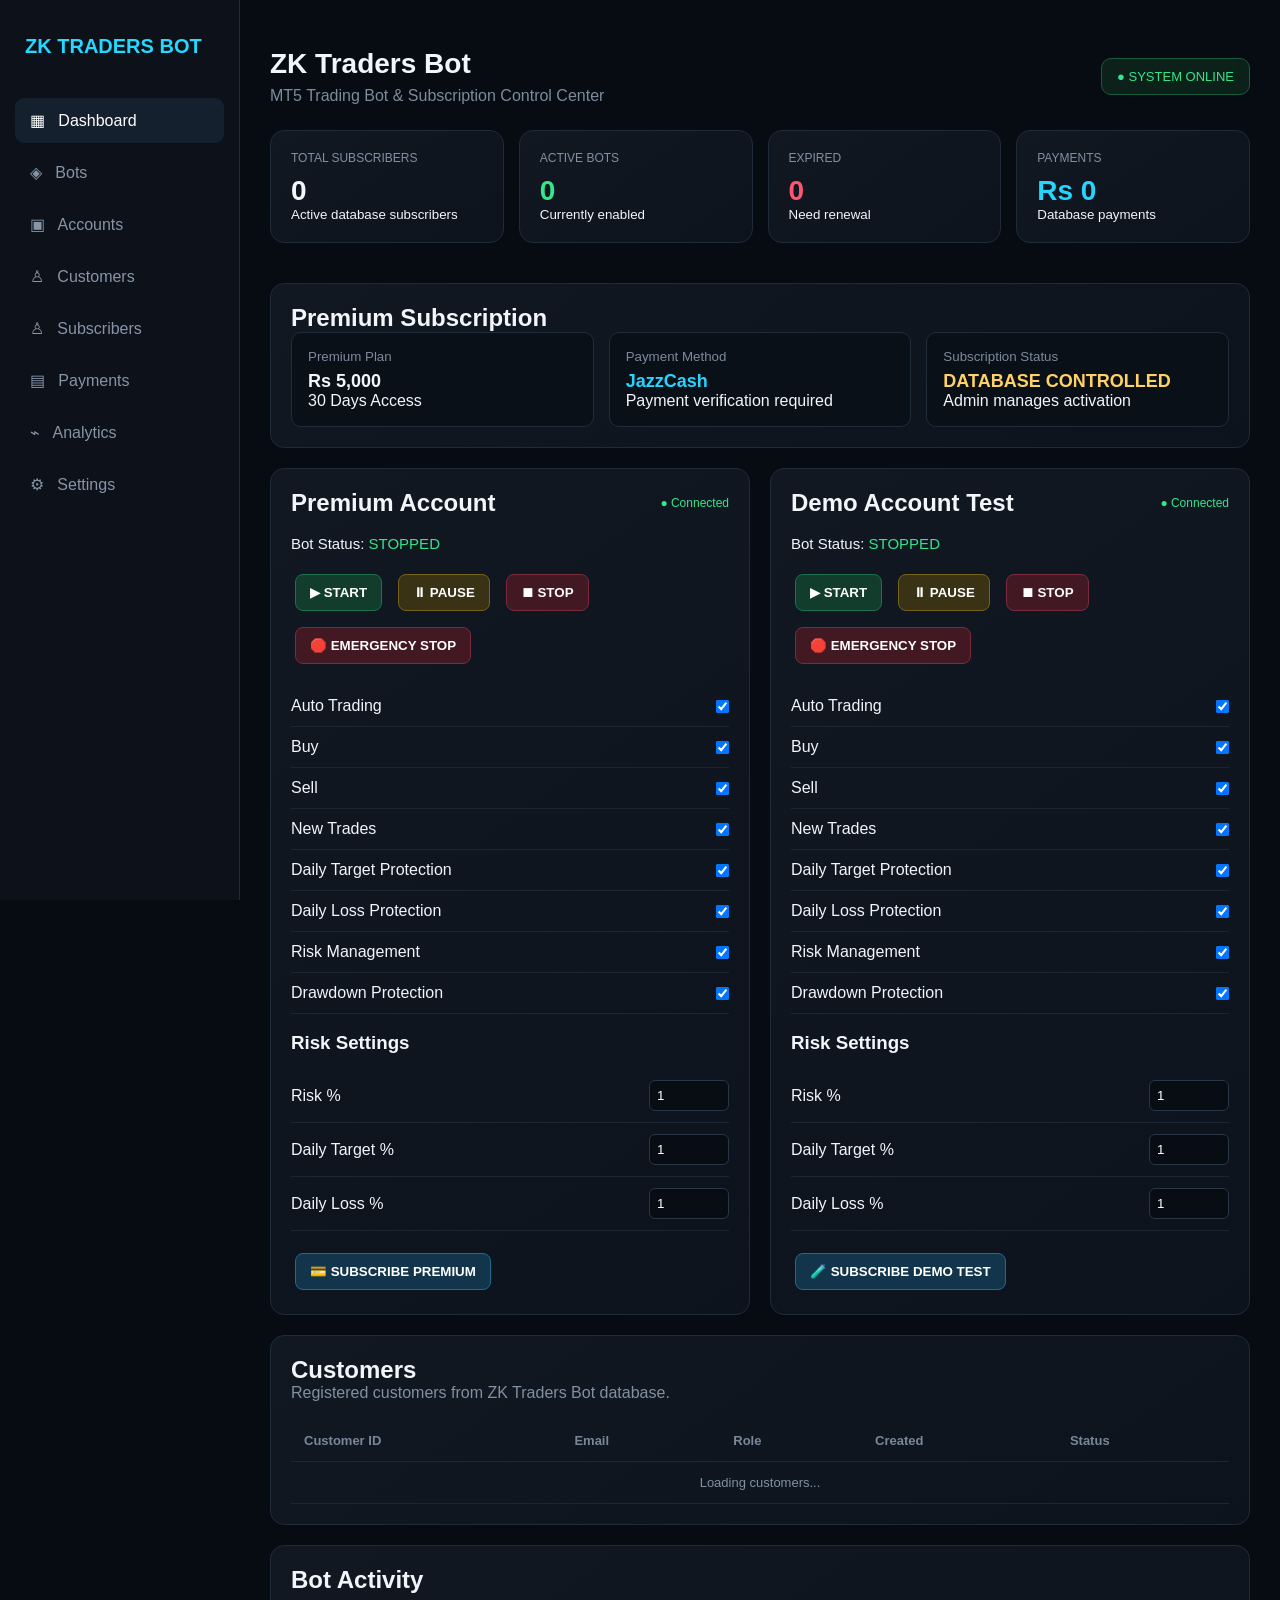
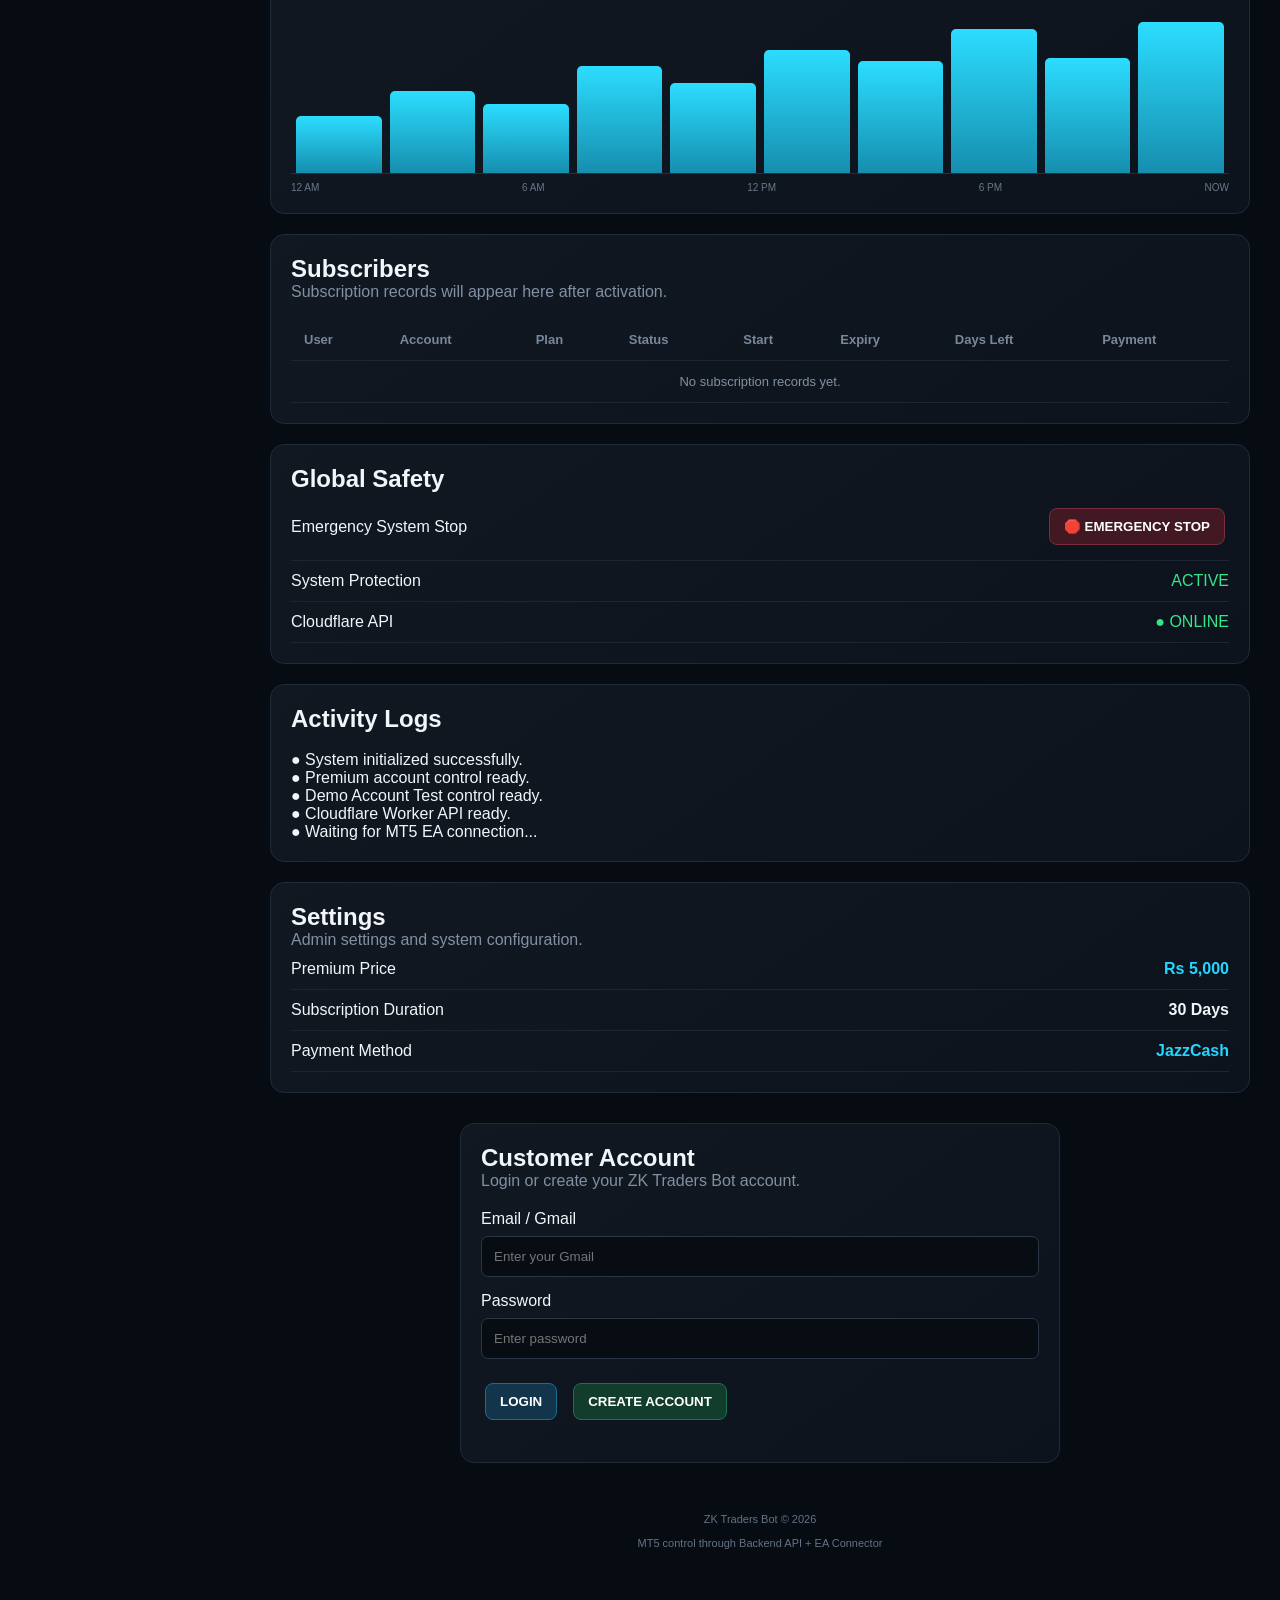
==== index.html @ bc2b5fef "Update index.html" ====
```html
<!DOCTYPE html>
<html lang="en">

<head>

    <meta charset="UTF-8">

    <meta
        name="viewport"
        content="width=device-width, initial-scale=1.0"
    >

    <title>ZK Traders Bot</title>

    <link
        rel="stylesheet"
        href="style.css"
    >

    <style>

        * {
            box-sizing: border-box;
        }

        html {
            scroll-behavior: smooth;
        }

        body {
            margin: 0;
            font-family: Arial, Helvetica, sans-serif;
            background: #070b12;
            color: #f2f6fa;
        }

        .app {
            display: flex;
            min-height: 100vh;
        }

        /* SIDEBAR */

        .sidebar {
            width: 240px;
            background: #0c111a;
            border-right: 1px solid #202a38;
            padding: 25px 15px;
            position: fixed;
            top: 0;
            bottom: 0;
            overflow-y: auto;
        }

        .logo {
            font-size: 20px;
            font-weight: bold;
            padding: 10px;
            margin-bottom: 30px;
            color: #24d8ff;
        }

        .nav-item {
            display: block;
            text-decoration: none;
            color: #8795a7;
            padding: 13px 15px;
            border-radius: 9px;
            margin-bottom: 7px;
        }

        .nav-item:hover,
        .nav-item.active {
            background: #14202d;
            color: #ffffff;
        }

        /* MAIN */

        .main {
            margin-left: 240px;
            width: calc(100% - 240px);
            padding: 30px;
        }

        .header {
            display: flex;
            justify-content: space-between;
            align-items: center;
            margin-bottom: 25px;
        }

        .header h1 {
            margin: 0;
            font-size: 28px;
        }

        .header p {
            color: #7d8b9d;
            margin-top: 7px;
        }

        .status-online {
            background: #0c2119;
            border: 1px solid #185c3e;
            color: #35e58a;
            padding: 10px 15px;
            border-radius: 10px;
            font-size: 13px;
        }

        /* STAT CARDS */

        .cards {
            display: grid;
            grid-template-columns: repeat(4, 1fr);
            gap: 15px;
            margin-bottom: 20px;
        }

        .card {
            background: linear-gradient(
                145deg,
                #111822,
                #0d131c
            );
            border: 1px solid #202b39;
            border-radius: 14px;
            padding: 20px;
            margin-bottom: 20px;
        }

        .card h2,
        .card h3 {
            margin-top: 0;
        }

        .metric-label {
            color: #8190a2;
            font-size: 12px;
        }

        .metric-number {
            font-size: 28px;
            font-weight: bold;
            margin-top: 10px;
        }

        .green {
            color: #35e58a !important;
        }

        .cyan {
            color: #25d5ff !important;
        }

        .red {
            color: #ff5570 !important;
        }

        .yellow {
            color: #ffd166 !important;
        }

        /* BOT AREA */

        .account-grid {
            display: grid;
            grid-template-columns: repeat(2, 1fr);
            gap: 20px;
        }

        .account-header {
            display: flex;
            justify-content: space-between;
            align-items: center;
            gap: 10px;
        }

        .connected {
            color: #35e58a;
            font-size: 12px;
        }

        .bot-status {
            font-size: 15px;
            margin: 18px 0;
        }

        .buttons {
            display: flex;
            gap: 8px;
            flex-wrap: wrap;
            margin-bottom: 18px;
        }

        button {
            border: 1px solid #2b3949;
            background: #151e29;
            color: white;
            padding: 10px 14px;
            border-radius: 8px;
            cursor: pointer;
        }

        button:hover {
            opacity: .85;
        }

        .start {
            background: #123c2c;
            border-color: #1d714f;
        }

        .pause {
            background: #3a3215;
            border-color: #77621c;
        }

        .stop {
            background: #421923;
            border-color: #7c2b3d;
        }

        .blue {
            background: #12354b;
            border-color: #1c6c92;
        }

        /* CONTROL ROWS */

        .control {
            display: flex;
            justify-content: space-between;
            align-items: center;
            padding: 11px 0;
            border-bottom: 1px solid #1c2632;
            gap: 15px;
        }

        .control input[type="number"] {
            width: 80px;
            background: #080d14;
            color: white;
            border: 1px solid #293646;
            border-radius: 6px;
            padding: 7px;
        }

        /* SUBSCRIPTION */

        .subscription-grid {
            display: grid;
            grid-template-columns: 1fr 1fr 1fr;
            gap: 15px;
        }

        .subscription-box {
            background: #0a1018;
            border: 1px solid #202c39;
            border-radius: 10px;
            padding: 16px;
        }

        .subscription-box small {
            display: block;
            color: #7c8a9b;
            margin-bottom: 7px;
        }

        .subscription-box strong {
            font-size: 18px;
        }

        /* TABLE */

        .table-wrapper {
            overflow-x: auto;
        }

        table {
            width: 100%;
            border-collapse: collapse;
            min-width: 700px;
        }

        th,
        td {
            padding: 13px;
            border-bottom: 1px solid #1d2733;
            text-align: left;
            font-size: 13px;
        }

        th {
            color: #78879a;
        }

        .badge {
            padding: 5px 8px;
            border-radius: 6px;
            font-size: 10px;
            font-weight: bold;
        }

        .badge-active {
            background: #10291f;
            color: #35e58a;
        }

        .badge-expired {
            background: #2b151b;
            color: #ff647d;
        }

        .badge-pending {
            background: #332b12;
            color: #ffd166;
        }

        /* CUSTOMER TABLE */

        .customer-id {
            color: #25d5ff;
            font-weight: bold;
        }

        .customer-email {
            color: #dce5ef;
        }

        .admin-badge {
            background: #12354b;
            color: #25d5ff;
        }

        .customer-badge {
            background: #10291f;
            color: #35e58a;
        }

        /* CHART */

        .chart {
            height: 180px;
            display: flex;
            align-items: end;
            gap: 8px;
            border-bottom: 1px solid #26303d;
            padding: 15px 5px 0;
        }

        .bar {
            flex: 1;
            background: linear-gradient(
                to top,
                #168eae,
                #2cddff
            );
            border-radius: 5px 5px 0 0;
            min-height: 10px;
        }

        .chart-labels {
            display: flex;
            justify-content: space-between;
            color: #687689;
            font-size: 10px;
            margin-top: 8px;
        }

        .footer {
            color: #657386;
            text-align: center;
            font-size: 11px;
            padding: 20px;
        }

        /* LOGIN */

        .customer-access {
            max-width: 600px;
            margin: 30px auto;
        }

        .customer-input {
            width: 100%;
            margin-top: 8px;
            padding: 12px;
            background: #080d14;
            color: white;
            border: 1px solid #293646;
            border-radius: 7px;
        }

        .customer-help {
            color: #8190a2;
        }

        /* RESPONSIVE */

        @media(max-width: 1100px) {

            .cards {
                grid-template-columns: repeat(2, 1fr);
            }

            .account-grid {
                grid-template-columns: 1fr;
            }

            .subscription-grid {
                grid-template-columns: 1fr;
            }
        }

        @media(max-width: 700px) {

            .sidebar {
                width: 65px;
                padding: 15px 7px;
            }

            .logo {
                font-size: 0;
            }

            .logo:after {
                content: "ZK";
                font-size: 18px;
            }

            .nav-item {
                font-size: 0;
                text-align: center;
            }

            .main {
                margin-left: 65px;
                width: calc(100% - 65px);
                padding: 15px;
            }

            .cards {
                grid-template-columns: 1fr;
            }

            .header {
                align-items: flex-start;
                gap: 10px;
                flex-direction: column;
            }

            .account-header {
                align-items: flex-start;
                flex-direction: column;
            }

            .control {
                align-items: flex-start;
            }
        }

    </style>

</head>


<body>

<div class="app">

    <!-- SIDEBAR -->

    <aside class="sidebar">

        <div class="logo">
            ZK TRADERS BOT
        </div>

        <a
            href="#dashboard"
            class="nav-item active">
            ▦ &nbsp; Dashboard
        </a>

        <a
            href="#bots"
            class="nav-item">
            ◈ &nbsp; Bots
        </a>

        <a
            href="#accounts"
            class="nav-item">
            ▣ &nbsp; Accounts
        </a>

        <a
            href="#customers"
            class="nav-item">
            ♙ &nbsp; Customers
        </a>

        <a
            href="#subscribers"
            class="nav-item">
            ♙ &nbsp; Subscribers
        </a>

        <a
            href="#payments"
            class="nav-item">
            ▤ &nbsp; Payments
        </a>

        <a
            href="#analytics"
            class="nav-item">
            ⌁ &nbsp; Analytics
        </a>

        <a
            href="#settings"
            class="nav-item">
            ⚙ &nbsp; Settings
        </a>

    </aside>


    <!-- MAIN -->

    <main class="main">

        <!-- HEADER -->

        <div
            class="header"
            id="dashboard">

            <div>

                <h1>
                    ZK Traders Bot
                </h1>

                <p>
                    MT5 Trading Bot &
                    Subscription Control Center
                </p>

            </div>

            <div class="status-online">
                ● SYSTEM ONLINE
            </div>

        </div>


        <!-- STATISTICS -->

        <div class="cards">

            <div class="card">

                <div class="metric-label">
                    TOTAL SUBSCRIBERS
                </div>

                <div
                    class="metric-number subscriber-count">
                    0
                </div>

                <small>
                    Active database subscribers
                </small>

            </div>


            <div class="card">

                <div class="metric-label">
                    ACTIVE BOTS
                </div>

                <div class="metric-number green">
                    0
                </div>

                <small>
                    Currently enabled
                </small>

            </div>


            <div class="card">

                <div class="metric-label">
                    EXPIRED
                </div>

                <div class="metric-number red">
                    0
                </div>

                <small>
                    Need renewal
                </small>

            </div>


            <div class="card">

                <div class="metric-label">
                    PAYMENTS
                </div>

                <div class="metric-number cyan">
                    Rs 0
                </div>

                <small>
                    Database payments
                </small>

            </div>

        </div>


        <!-- PREMIUM SUBSCRIPTION -->

        <div
            class="card"
            id="payments">

            <h2>
                Premium Subscription
            </h2>

            <div class="subscription-grid">

                <div class="subscription-box">

                    <small>
                        Premium Plan
                    </small>

                    <strong>
                        Rs 5,000
                    </strong>

                    <p>
                        30 Days Access
                    </p>

                </div>


                <div class="subscription-box">

                    <small>
                        Payment Method
                    </small>

                    <strong class="cyan">
                        JazzCash
                    </strong>

                    <p>
                        Payment verification required
                    </p>

                </div>


                <div class="subscription-box">

                    <small>
                        Subscription Status
                    </small>

                    <strong class="yellow">
                        DATABASE CONTROLLED
                    </strong>

                    <p>
                        Admin manages activation
                    </p>

                </div>

            </div>

        </div>


        <!-- ACCOUNTS -->

        <div
            id="accounts"
            class="account-grid">


            <!-- PREMIUM -->

            <div
                class="card"
                id="bots">

                <div class="account-header">

                    <h2>
                        Premium Account
                    </h2>

                    <span class="connected">
                        ● Connected
                    </span>

                </div>


                <div class="bot-status">

                    Bot Status:

                    <span
                        id="premium-status"
                        class="green">
                        STOPPED
                    </span>

                </div>


                <div class="buttons">

                    <button
                        class="start"
                        onclick="setBotStatus('premium','RUNNING')">
                        ▶ START
                    </button>

                    <button
                        class="pause"
                        onclick="setBotStatus('premium','PAUSED')">
                        ⏸ PAUSE
                    </button>

                    <button
                        class="stop"
                        onclick="setBotStatus('premium','STOPPED')">
                        ⏹ STOP
                    </button>

                    <button
                        class="stop"
                        onclick="setBotStatus('premium','EMERGENCY_STOP')">
                        🛑 EMERGENCY STOP
                    </button>

                </div>


                <div class="control">

                    <span>
                        Auto Trading
                    </span>

                    <input
                        type="checkbox"
                        checked
                        onchange="toggleControl('premium','autoTrading',this.checked)"
                    >

                </div>


                <div class="control">

                    <span>
                        Buy
                    </span>

                    <input
                        type="checkbox"
                        checked
                        onchange="toggleControl('premium','buy',this.checked)"
                    >

                </div>


                <div class="control">

                    <span>
                        Sell
                    </span>

                    <input
                        type="checkbox"
                        checked
                        onchange="toggleControl('premium','sell',this.checked)"
                    >

                </div>


                <div class="control">

                    <span>
                        New Trades
                    </span>

                    <input
                        type="checkbox"
                        checked
                        onchange="toggleControl('premium','newTrades',this.checked)"
                    >

                </div>


                <div class="control">

                    <span>
                        Daily Target Protection
                    </span>

                    <input
                        type="checkbox"
                        checked
                        onchange="toggleControl('premium','dailyTarget',this.checked)"
                    >

                </div>


                <div class="control">

                    <span>
                        Daily Loss Protection
                    </span>

                    <input
                        type="checkbox"
                        checked
                        onchange="toggleControl('premium','dailyLoss',this.checked)"
                    >

                </div>


                <div class="control">

                    <span>
                        Risk Management
                    </span>

                    <input
                        type="checkbox"
                        checked
                        onchange="toggleControl('premium','risk',this.checked)"
                    >

                </div>


                <div class="control">

                    <span>
                        Drawdown Protection
                    </span>

                    <input
                        type="checkbox"
                        checked
                        onchange="toggleControl('premium','drawdown',this.checked)"
                    >

                </div>


                <br>

                <h3>
                    Risk Settings
                </h3>


                <div class="control">

                    <span>
                        Risk %
                    </span>

                    <input
                        type="number"
                        id="premium-risk"
                        value="1"
                        min="0"
                        step="0.1"
                    >

                </div>


                <div class="control">

                    <span>
                        Daily Target %
                    </span>

                    <input
                        type="number"
                        id="premium-target"
                        value="1"
                        min="0"
                        step="0.1"
                    >

                </div>


                <div class="control">

                    <span>
                        Daily Loss %
                    </span>

                    <input
                        type="number"
                        id="premium-loss"
                        value="1"
                        min="0"
                        step="0.1"
                    >

                </div>


                <br>

                <button
                    class="blue"
                    onclick="subscribePremium()">
                    💳 SUBSCRIBE PREMIUM
                </button>

            </div>


            <!-- DEMO -->

            <div class="card">

                <div class="account-header">

                    <h2>
                        Demo Account Test
                    </h2>

                    <span class="connected">
                        ● Connected
                    </span>

                </div>


                <div class="bot-status">

                    Bot Status:

                    <span
                        id="second-status"
                        class="green">
                        STOPPED
                    </span>

                </div>


                <div class="buttons">

                    <button
                        class="start"
                        onclick="setBotStatus('second','RUNNING')">
                        ▶ START
                    </button>

                    <button
                        class="pause"
                        onclick="setBotStatus('second','PAUSED')">
                        ⏸ PAUSE
                    </button>

                    <button
                        class="stop"
                        onclick="setBotStatus('second','STOPPED')">
                        ⏹ STOP
                    </button>

                    <button
                        class="stop"
                        onclick="setBotStatus('second','EMERGENCY_STOP')">
                        🛑 EMERGENCY STOP
                    </button>

                </div>


                <div class="control">

                    <span>
                        Auto Trading
                    </span>

                    <input
                        type="checkbox"
                        checked
                        onchange="toggleControl('second','autoTrading',this.checked)"
                    >

                </div>


                <div class="control">

                    <span>
                        Buy
                    </span>

                    <input
                        type="checkbox"
                        checked
                        onchange="toggleControl('second','buy',this.checked)"
                    >

                </div>


                <div class="control">

                    <span>
                        Sell
                    </span>

                    <input
                        type="checkbox"
                        checked
                        onchange="toggleControl('second','sell',this.checked)"
                    >

                </div>


                <div class="control">

                    <span>
                        New Trades
                    </span>

                    <input
                        type="checkbox"
                        checked
                        onchange="toggleControl('second','newTrades',this.checked)"
                    >

                </div>


                <div class="control">

                    <span>
                        Daily Target Protection
                    </span>

                    <input
                        type="checkbox"
                        checked
                        onchange="toggleControl('second','dailyTarget',this.checked)"
                    >

                </div>


                <div class="control">

                    <span>
                        Daily Loss Protection
                    </span>

                    <input
                        type="checkbox"
                        checked
                        onchange="toggleControl('second','dailyLoss',this.checked)"
                    >

                </div>


                <div class="control">

                    <span>
                        Risk Management
                    </span>

                    <input
                        type="checkbox"
                        checked
                        onchange="toggleControl('second','risk',this.checked)"
                    >

                </div>


                <div class="control">

                    <span>
                        Drawdown Protection
                    </span>

                    <input
                        type="checkbox"
                        checked
                        onchange="toggleControl('second','drawdown',this.checked)"
                    >

                </div>


                <br>

                <h3>
                    Risk Settings
                </h3>


                <div class="control">

                    <span>
                        Risk %
                    </span>

                    <input
                        type="number"
                        id="second-risk"
                        value="1"
                        min="0"
                        step="0.1"
                    >

                </div>


                <div class="control">

                    <span>
                        Daily Target %
                    </span>

                    <input
                        type="number"
                        id="second-target"
                        value="1"
                        min="0"
                        step="0.1"
                    >

                </div>


                <div class="control">

                    <span>
                        Daily Loss %
                    </span>

                    <input
                        type="number"
                        id="second-loss"
                        value="1"
                        min="0"
                        step="0.1"
                    >

                </div>


                <br>

                <button
                    class="blue"
                    onclick="subscribeDemo()">
                    🧪 SUBSCRIBE DEMO TEST
                </button>

            </div>

        </div>


        <!-- CUSTOMERS -->

        <div
            class="card"
            id="customers">

            <h2>
                Customers
            </h2>

            <p class="customer-help">
                Registered customers from ZK Traders Bot database.
            </p>

            <br>

            <div class="table-wrapper">

                <table>

                    <thead>

                    <tr>
                        <th>
                            Customer ID
                        </th>

                        <th>
                            Email
                        </th>

                        <th>
                            Role
                        </th>

                        <th>
                            Created
                        </th>

                        <th>
                            Status
                        </th>
                    </tr>

                    </thead>


                    <tbody
                        id="customers-list">

                        <tr>

                            <td
                                colspan="5"
                                style="text-align:center;color:#8190a2;">
                                Loading customers...
                            </td>

                        </tr>

                    </tbody>

                </table>

            </div>

        </div>


        <!-- ACTIVITY CHART -->

        <div
            class="card"
            id="analytics">

            <h2>
                Bot Activity
            </h2>

            <div class="chart">

                <div
                    class="bar"
                    style="height:35%">
                </div>

                <div
                    class="bar"
                    style="height:50%">
                </div>

                <div
                    class="bar"
                    style="height:42%">
                </div>

                <div
                    class="bar"
                    style="height:65%">
                </div>

                <div
                    class="bar"
                    style="height:55%">
                </div>

                <div
                    class="bar"
                    style="height:75%">
                </div>

                <div
                    class="bar"
                    style="height:68%">
                </div>

                <div
                    class="bar"
                    style="height:88%">
                </div>

                <div
                    class="bar"
                    style="height:70%">
                </div>

                <div
                    class="bar"
                    style="height:92%">
                </div>

            </div>


            <div class="chart-labels">

                <span>
                    12 AM
                </span>

                <span>
                    6 AM
                </span>

                <span>
                    12 PM
                </span>

                <span>
                    6 PM
                </span>

                <span>
                    NOW
                </span>

            </div>

        </div>


        <!-- SUBSCRIBERS -->

        <div
            class="card"
            id="subscribers">

            <h2>
                Subscribers
            </h2>

            <p class="customer-help">
                Subscription records will appear here after activation.
            </p>

            <br>

            <div class="table-wrapper">

                <table>

                    <thead>

                    <tr>

                        <th>
                            User
                        </th>

                        <th>
                            Account
                        </th>

                        <th>
                            Plan
                        </th>

                        <th>
                            Status
                        </th>

                        <th>
                            Start
                        </th>

                        <th>
                            Expiry
                        </th>

                        <th>
                            Days Left
                        </th>

                        <th>
                            Payment
                        </th>

                    </tr>

                    </thead>


                    <tbody>

                    <tr>

                        <td
                            colspan="8"
                            style="text-align:center;color:#8190a2;">
                            No subscription records yet.
                        </td>

                    </tr>

                    </tbody>

                </table>

            </div>

        </div>


        <!-- GLOBAL SAFETY -->

        <div class="card">

            <h2>
                Global Safety
            </h2>


            <div class="control">

                <span>
                    Emergency System Stop
                </span>

                <button
                    class="stop"
                    onclick="alert('Global emergency stop activated')">
                    🛑 EMERGENCY STOP
                </button>

            </div>


            <div class="control">

                <span>
                    System Protection
                </span>

                <span class="green">
                    ACTIVE
                </span>

            </div>


            <div class="control">

                <span>
                    Cloudflare API
                </span>

                <span class="green">
                    ● ONLINE
                </span>

            </div>

        </div>


        <!-- ACTIVITY LOG -->

        <div class="card">

            <h2>
                Activity Logs
            </h2>

            <br>

            <p>
                ● System initialized successfully.
            </p>

            <p>
                ● Premium account control ready.
            </p>

            <p>
                ● Demo Account Test control ready.
            </p>

            <p>
                ● Cloudflare Worker API ready.
            </p>

            <p>
                ● Waiting for MT5 EA connection...
            </p>

        </div>


        <!-- SETTINGS -->

        <div
            class="card"
            id="settings">

            <h2>
                Settings
            </h2>

            <p class="customer-help">
                Admin settings and system configuration.
            </p>

            <div class="control">

                <span>
                    Premium Price
                </span>

                <strong class="cyan">
                    Rs 5,000
                </strong>

            </div>

            <div class="control">

                <span>
                    Subscription Duration
                </span>

                <strong>
                    30 Days
                </strong>

            </div>

            <div class="control">

                <span>
                    Payment Method
                </span>

                <strong class="cyan">
                    JazzCash
                </strong>

            </div>

        </div>


        <!-- CUSTOMER ACCESS -->

        <div
            class="card customer-access">

            <h2>
                Customer Account
            </h2>

            <p class="customer-help">
                Login or create your ZK Traders Bot account.
            </p>


            <div style="margin-top:20px;">

                <label>
                    Email / Gmail
                </label>

                <input
                    type="email"
                    id="customer-email"
                    class="customer-input"
                    placeholder="Enter your Gmail"
                >

            </div>


            <div style="margin-top:15px;">

                <label>
                    Password
                </label>

                <input
                    type="password"
                    id="customer-password"
                    class="customer-input"
                    placeholder="Enter password"
                >

            </div>


            <div
                class="buttons"
                style="margin-top:20px;">

                <button
                    class="blue"
                    onclick="customerLogin()">
                    LOGIN
                </button>

                <button
                    class="start"
                    onclick="customerRegister()">
                    CREATE ACCOUNT
                </button>

            </div>

        </div>


        <div class="footer">

            ZK Traders Bot © 2026

            <br><br>

            MT5 control through Backend API + EA Connector

        </div>

    </main>

</div>


<script src="app.js"></script>

</body>

</html>
```
---- style.css ----
* {
    box-sizing: border-box;
    margin: 0;
    padding: 0;
}

body {
    font-family: Arial, sans-serif;
    background: #0b1120;
    color: #ffffff;
}

.app {
    display: flex;
    min-height: 100vh;
}

.sidebar {
    width: 240px;
    background: #111827;
    border-right: 1px solid #263244;
    padding: 25px 16px;
}

.logo {
    font-size: 20px;
    font-weight: bold;
    margin-bottom: 35px;
    color: #38bdf8;
}

.nav-item {
    display: block;
    padding: 13px;
    margin: 6px 0;
    border-radius: 8px;
    color: #94a3b8;
    text-decoration: none;
}

.nav-item:hover,
.nav-item.active {
    background: #1e293b;
    color: #ffffff;
}

.main {
    flex: 1;
    padding: 30px;
}

.header {
    display: flex;
    justify-content: space-between;
    align-items: center;
    margin-bottom: 25px;
}

.header p {
    color: #94a3b8;
    margin-top: 6px;
}

.status-online {
    color: #4ade80;
}

.cards {
    display: grid;
    grid-template-columns: repeat(3, 1fr);
    gap: 18px;
}

.card {
    background: #111827;
    border: 1px solid #263244;
    border-radius: 14px;
    padding: 20px;
    margin-bottom: 18px;
}

.card h3 {
    margin-bottom: 15px;
}

.big-number {
    font-size: 30px;
    font-weight: bold;
}

.green {
    color: #4ade80;
}

.red {
    color: #f87171;
}

.orange {
    color: #fbbf24;
}

.account-grid {
    display: grid;
    grid-template-columns: repeat(2, 1fr);
    gap: 18px;
    margin-top: 18px;
}

.account-header {
    display: flex;
    justify-content: space-between;
    align-items: center;
}

.connected {
    color: #4ade80;
    font-size: 13px;
}

.control {
    display: flex;
    justify-content: space-between;
    align-items: center;
    padding: 13px 0;
    border-bottom: 1px solid #263244;
}

button {
    border: none;
    border-radius: 8px;
    padding: 10px 15px;
    color: white;
    font-weight: bold;
    cursor: pointer;
    margin: 4px;
}

.start {
    background: #16a34a;
}

.pause {
    background: #d97706;
}

.stop {
    background: #dc2626;
}

.blue {
    background: #2563eb;
}

button:hover {
    opacity: 0.85;
}

input[type="number"] {
    width: 80px;
    padding: 8px;
    border-radius: 6px;
    border: 1px solid #475569;
    background: #0f172a;
    color: white;
}

@media (max-width: 900px) {
    .sidebar {
        display: none;
    }

    .cards,
    .account-grid {
        grid-template-columns: 1fr;
    }

    .main {
        padding: 16px;
    }
}
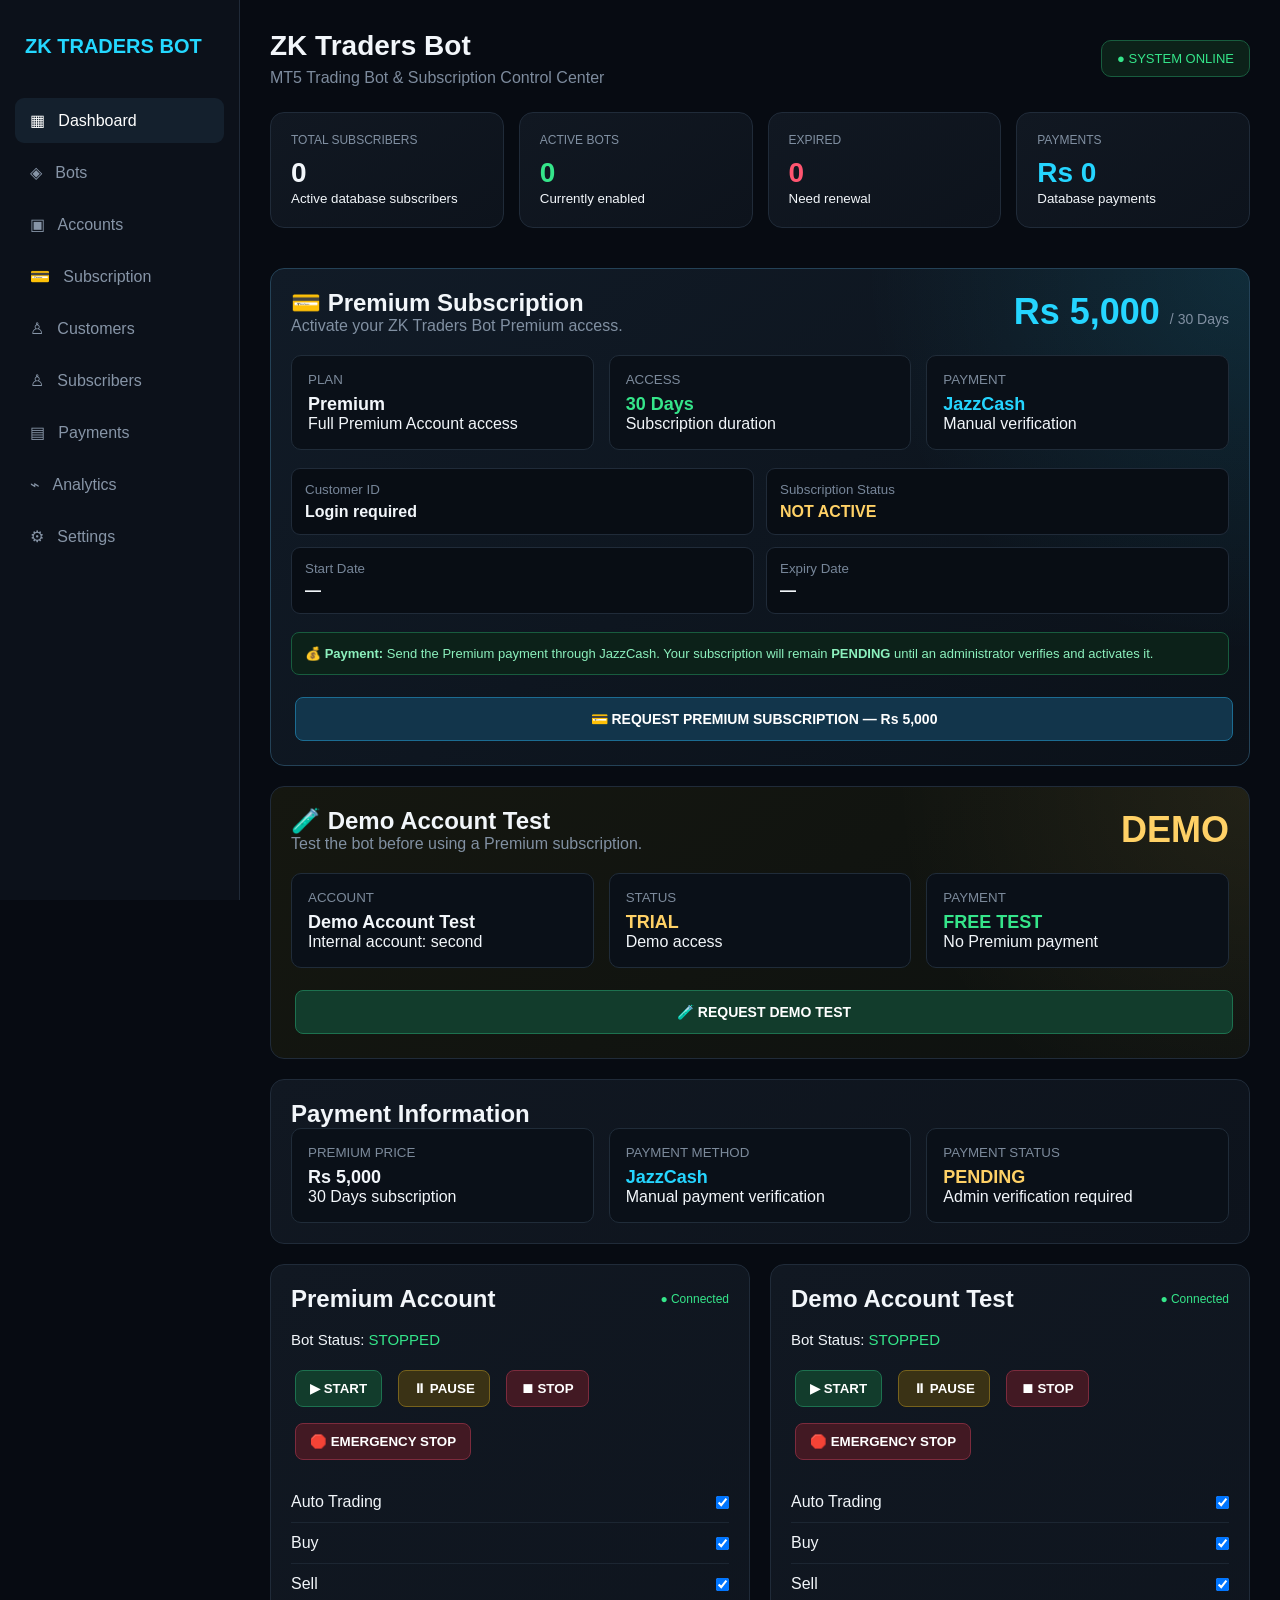
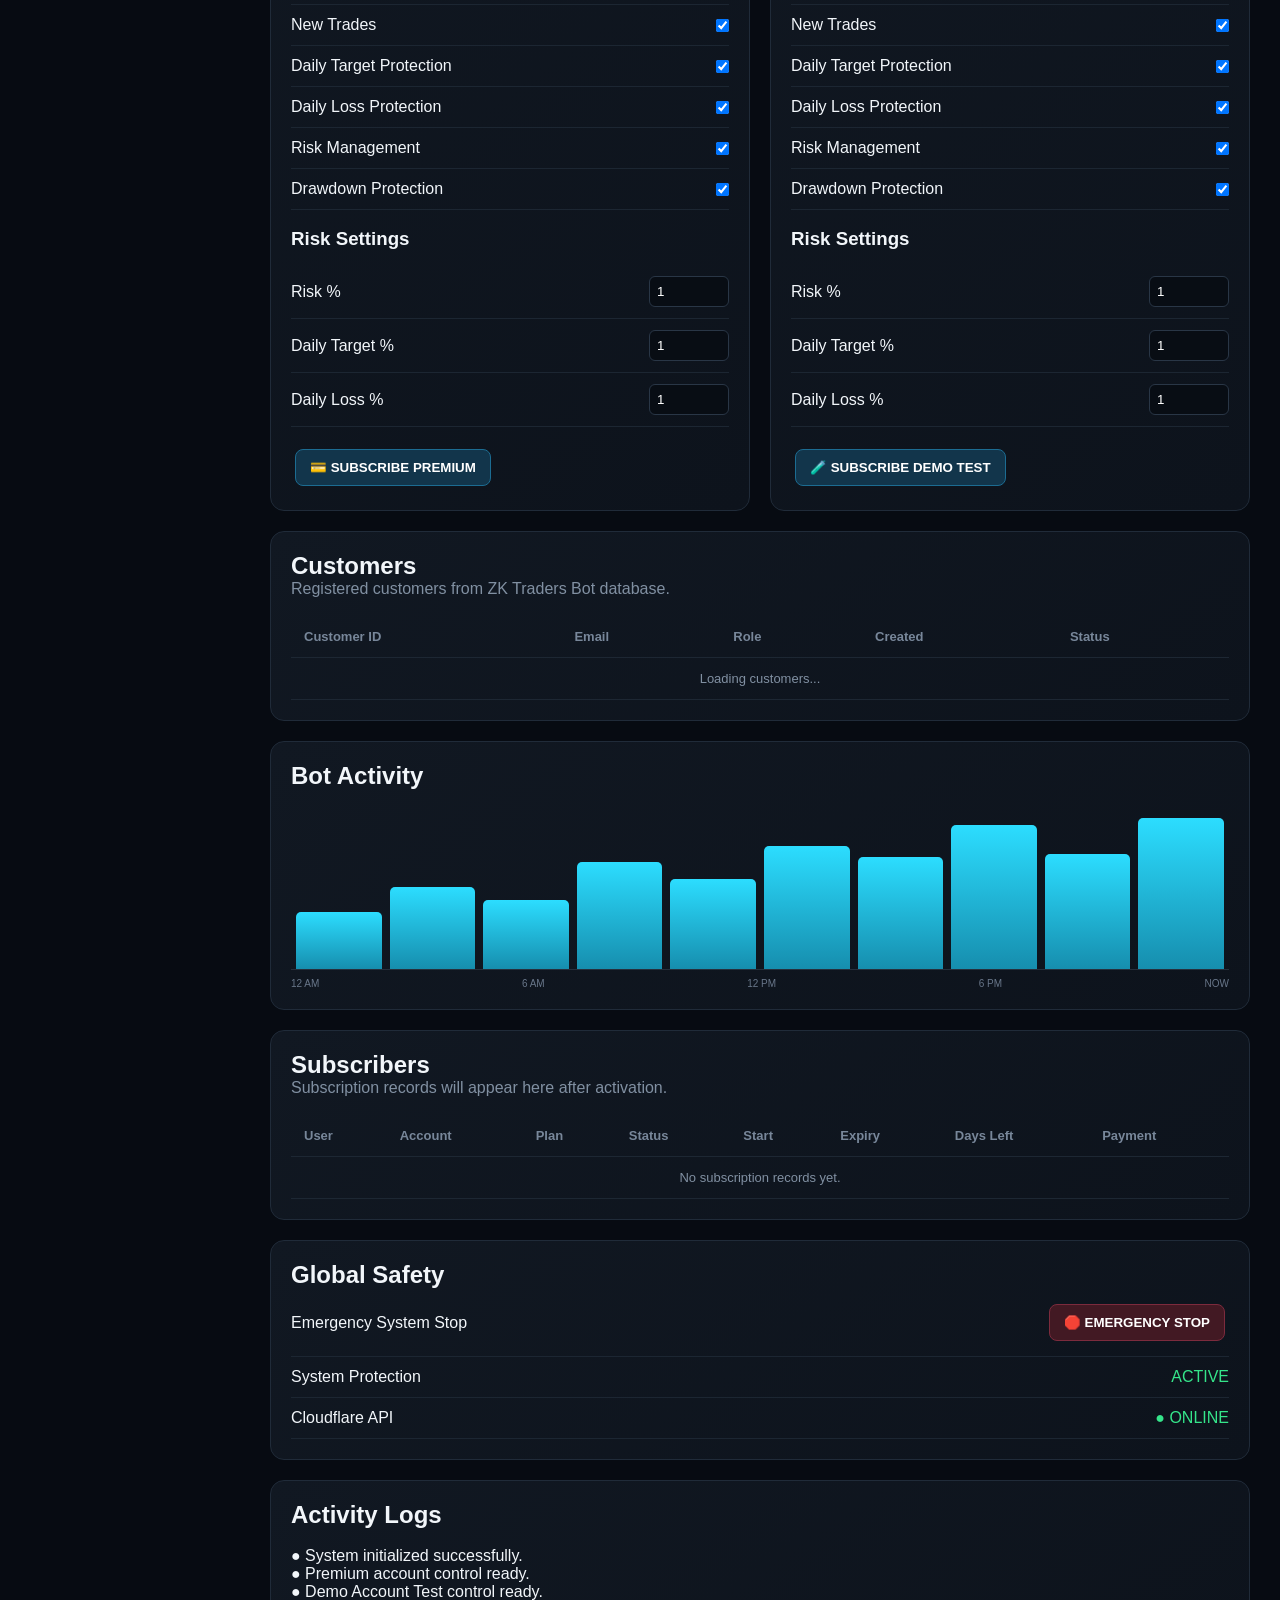
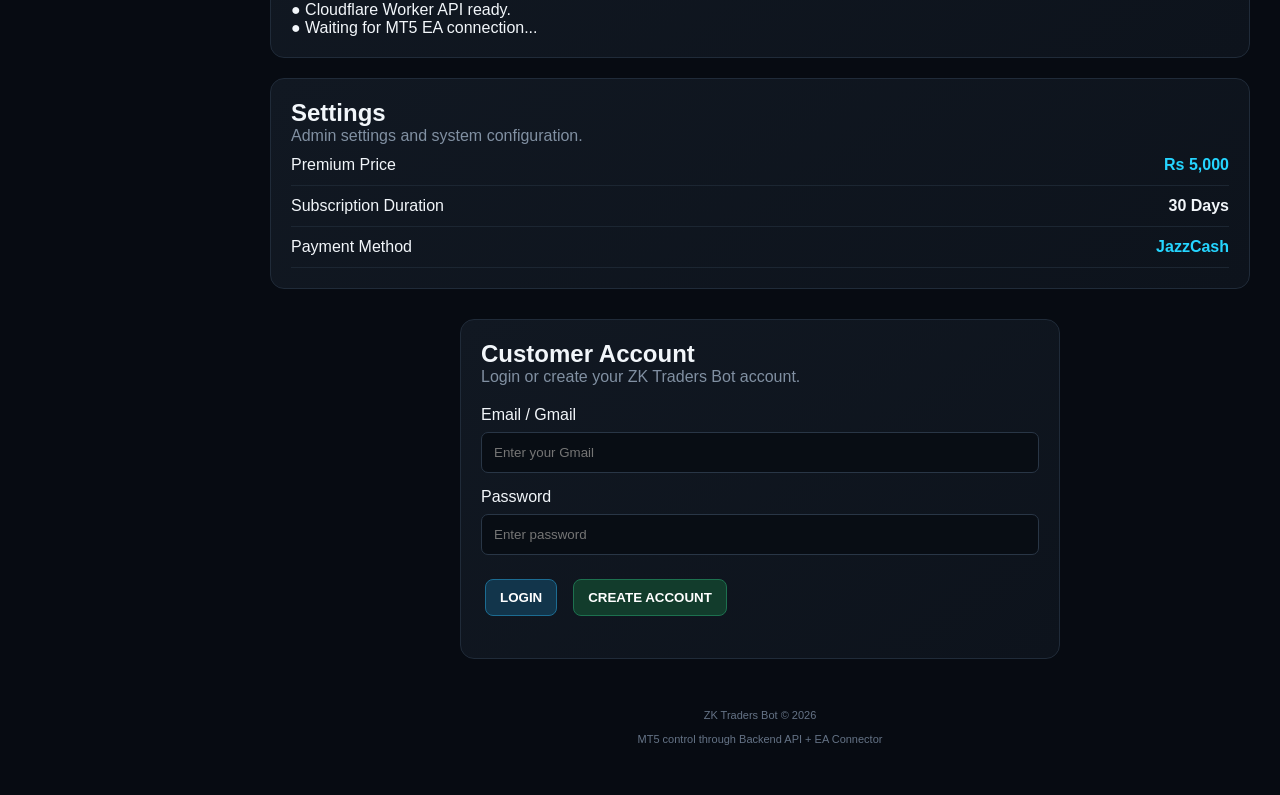
==== commit f22775cb: "Update index.html" ====
--- a/index.html
+++ b/index.html
@@ -1,25 +1,15 @@
-```html
 <!DOCTYPE html>
 <html lang="en">
 
 <head>
-
     <meta charset="UTF-8">
-
-    <meta
-        name="viewport"
-        content="width=device-width, initial-scale=1.0"
-    >
+    <meta name="viewport" content="width=device-width, initial-scale=1.0">
 
     <title>ZK Traders Bot</title>
 
-    <link
-        rel="stylesheet"
-        href="style.css"
-    >
+    <link rel="stylesheet" href="style.css">
 
     <style>
-
         * {
             box-sizing: border-box;
         }
@@ -120,11 +110,7 @@
         }
 
         .card {
-            background: linear-gradient(
-                145deg,
-                #111822,
-                #0d131c
-            );
+            background: linear-gradient(145deg, #111822, #0d131c);
             border: 1px solid #202b39;
             border-radius: 14px;
             padding: 20px;
@@ -228,6 +214,13 @@
             border-color: #1c6c92;
         }
 
+        .subscribe-button {
+            width: 100%;
+            padding: 13px;
+            font-size: 14px;
+            font-weight: bold;
+        }
+
         /* CONTROL ROWS */
 
         .control {
@@ -250,6 +243,33 @@
 
         /* SUBSCRIPTION */
 
+        .subscription-hero {
+            background:
+                radial-gradient(circle at top right, rgba(37, 213, 255, .12), transparent 35%),
+                linear-gradient(145deg, #111b27, #0b1119);
+            border: 1px solid #244257;
+        }
+
+        .subscription-title {
+            display: flex;
+            justify-content: space-between;
+            align-items: center;
+            gap: 20px;
+            margin-bottom: 20px;
+        }
+
+        .subscription-price {
+            font-size: 36px;
+            font-weight: bold;
+            color: #25d5ff;
+        }
+
+        .subscription-price span {
+            font-size: 14px;
+            color: #8190a2;
+            font-weight: normal;
+        }
+
         .subscription-grid {
             display: grid;
             grid-template-columns: 1fr 1fr 1fr;
@@ -271,6 +291,46 @@
 
         .subscription-box strong {
             font-size: 18px;
+        }
+
+        .subscription-details {
+            display: grid;
+            grid-template-columns: repeat(2, 1fr);
+            gap: 12px;
+            margin-top: 18px;
+        }
+
+        .subscription-detail {
+            background: #080d14;
+            border: 1px solid #202b39;
+            border-radius: 9px;
+            padding: 13px;
+        }
+
+        .subscription-detail small {
+            display: block;
+            color: #778699;
+            margin-bottom: 6px;
+        }
+
+        .subscription-detail strong {
+            color: #f2f6fa;
+        }
+
+        .payment-note {
+            background: #0c2119;
+            border: 1px solid #185c3e;
+            color: #8cf0bd;
+            padding: 13px;
+            border-radius: 8px;
+            margin-top: 18px;
+            font-size: 13px;
+        }
+
+        .demo-subscription {
+            background:
+                radial-gradient(circle at top right, rgba(255, 209, 102, .08), transparent 35%),
+                linear-gradient(145deg, #151710, #0d1110);
         }
 
         /* TABLE */
@@ -353,11 +413,7 @@
 
         .bar {
             flex: 1;
-            background: linear-gradient(
-                to top,
-                #168eae,
-                #2cddff
-            );
+            background: linear-gradient(to top, #168eae, #2cddff);
             border-radius: 5px 5px 0 0;
             min-height: 10px;
         }
@@ -460,12 +516,18 @@
             .control {
                 align-items: flex-start;
             }
-        }
-
+
+            .subscription-title {
+                align-items: flex-start;
+                flex-direction: column;
+            }
+
+            .subscription-details {
+                grid-template-columns: 1fr;
+            }
+        }
     </style>
-
 </head>
-
 
 <body>
 
@@ -479,51 +541,39 @@
             ZK TRADERS BOT
         </div>
 
-        <a
-            href="#dashboard"
-            class="nav-item active">
+        <a href="#dashboard" class="nav-item active">
             ▦ &nbsp; Dashboard
         </a>
 
-        <a
-            href="#bots"
-            class="nav-item">
+        <a href="#bots" class="nav-item">
             ◈ &nbsp; Bots
         </a>
 
-        <a
-            href="#accounts"
-            class="nav-item">
+        <a href="#accounts" class="nav-item">
             ▣ &nbsp; Accounts
         </a>
 
-        <a
-            href="#customers"
-            class="nav-item">
+        <a href="#subscription" class="nav-item">
+            💳 &nbsp; Subscription
+        </a>
+
+        <a href="#customers" class="nav-item">
             ♙ &nbsp; Customers
         </a>
 
-        <a
-            href="#subscribers"
-            class="nav-item">
+        <a href="#subscribers" class="nav-item">
             ♙ &nbsp; Subscribers
         </a>
 
-        <a
-            href="#payments"
-            class="nav-item">
+        <a href="#payments" class="nav-item">
             ▤ &nbsp; Payments
         </a>
 
-        <a
-            href="#analytics"
-            class="nav-item">
+        <a href="#analytics" class="nav-item">
             ⌁ &nbsp; Analytics
         </a>
 
-        <a
-            href="#settings"
-            class="nav-item">
+        <a href="#settings" class="nav-item">
             ⚙ &nbsp; Settings
         </a>
 
@@ -536,9 +586,7 @@
 
         <!-- HEADER -->
 
-        <div
-            class="header"
-            id="dashboard">
+        <div class="header" id="dashboard">
 
             <div>
 
@@ -547,8 +595,7 @@
                 </h1>
 
                 <p>
-                    MT5 Trading Bot &
-                    Subscription Control Center
+                    MT5 Trading Bot & Subscription Control Center
                 </p>
 
             </div>
@@ -570,8 +617,7 @@
                     TOTAL SUBSCRIBERS
                 </div>
 
-                <div
-                    class="metric-number subscriber-count">
+                <div class="metric-number subscriber-count">
                     0
                 </div>
 
@@ -635,14 +681,271 @@
         </div>
 
 
-        <!-- PREMIUM SUBSCRIPTION -->
+        <!-- SUBSCRIPTION PAGE -->
+
+        <section id="subscription">
+
+            <div class="card subscription-hero">
+
+                <div class="subscription-title">
+
+                    <div>
+
+                        <h2>
+                            💳 Premium Subscription
+                        </h2>
+
+                        <p class="customer-help">
+                            Activate your ZK Traders Bot Premium access.
+                        </p>
+
+                    </div>
+
+                    <div class="subscription-price">
+                        Rs 5,000
+                        <span>/ 30 Days</span>
+                    </div>
+
+                </div>
+
+
+                <div class="subscription-grid">
+
+                    <div class="subscription-box">
+
+                        <small>
+                            PLAN
+                        </small>
+
+                        <strong>
+                            Premium
+                        </strong>
+
+                        <p>
+                            Full Premium Account access
+                        </p>
+
+                    </div>
+
+
+                    <div class="subscription-box">
+
+                        <small>
+                            ACCESS
+                        </small>
+
+                        <strong class="green">
+                            30 Days
+                        </strong>
+
+                        <p>
+                            Subscription duration
+                        </p>
+
+                    </div>
+
+
+                    <div class="subscription-box">
+
+                        <small>
+                            PAYMENT
+                        </small>
+
+                        <strong class="cyan">
+                            JazzCash
+                        </strong>
+
+                        <p>
+                            Manual verification
+                        </p>
+
+                    </div>
+
+                </div>
+
+
+                <div class="subscription-details">
+
+                    <div class="subscription-detail">
+
+                        <small>
+                            Customer ID
+                        </small>
+
+                        <strong id="subscription-customer-id">
+                            Login required
+                        </strong>
+
+                    </div>
+
+
+                    <div class="subscription-detail">
+
+                        <small>
+                            Subscription Status
+                        </small>
+
+                        <strong class="yellow" id="subscription-status">
+                            NOT ACTIVE
+                        </strong>
+
+                    </div>
+
+
+                    <div class="subscription-detail">
+
+                        <small>
+                            Start Date
+                        </small>
+
+                        <strong id="subscription-start">
+                            —
+                        </strong>
+
+                    </div>
+
+
+                    <div class="subscription-detail">
+
+                        <small>
+                            Expiry Date
+                        </small>
+
+                        <strong id="subscription-expiry">
+                            —
+                        </strong>
+
+                    </div>
+
+                </div>
+
+
+                <div class="payment-note">
+
+                    💰 <strong>Payment:</strong>
+                    Send the Premium payment through JazzCash.
+                    Your subscription will remain <strong>PENDING</strong>
+                    until an administrator verifies and activates it.
+
+                </div>
+
+
+                <br>
+
+                <button
+                    class="blue subscribe-button"
+                    onclick="subscribePremium()">
+
+                    💳 REQUEST PREMIUM SUBSCRIPTION — Rs 5,000
+
+                </button>
+
+            </div>
+
+
+            <!-- DEMO SUBSCRIPTION -->
+
+            <div class="card demo-subscription">
+
+                <div class="subscription-title">
+
+                    <div>
+
+                        <h2>
+                            🧪 Demo Account Test
+                        </h2>
+
+                        <p class="customer-help">
+                            Test the bot before using a Premium subscription.
+                        </p>
+
+                    </div>
+
+                    <div class="subscription-price yellow">
+                        DEMO
+                    </div>
+
+                </div>
+
+
+                <div class="subscription-grid">
+
+                    <div class="subscription-box">
+
+                        <small>
+                            ACCOUNT
+                        </small>
+
+                        <strong>
+                            Demo Account Test
+                        </strong>
+
+                        <p>
+                            Internal account: second
+                        </p>
+
+                    </div>
+
+
+                    <div class="subscription-box">
+
+                        <small>
+                            STATUS
+                        </small>
+
+                        <strong class="yellow">
+                            TRIAL
+                        </strong>
+
+                        <p>
+                            Demo access
+                        </p>
+
+                    </div>
+
+
+                    <div class="subscription-box">
+
+                        <small>
+                            PAYMENT
+                        </small>
+
+                        <strong class="green">
+                            FREE TEST
+                        </strong>
+
+                        <p>
+                            No Premium payment
+                        </p>
+
+                    </div>
+
+                </div>
+
+
+                <br>
+
+                <button
+                    class="start subscribe-button"
+                    onclick="subscribeDemo()">
+
+                    🧪 REQUEST DEMO TEST
+
+                </button>
+
+            </div>
+
+        </section>
+
+
+        <!-- PAYMENT INFORMATION -->
 
         <div
             class="card"
             id="payments">
 
             <h2>
-                Premium Subscription
+                Payment Information
             </h2>
 
             <div class="subscription-grid">
@@ -650,7 +953,7 @@
                 <div class="subscription-box">
 
                     <small>
-                        Premium Plan
+                        PREMIUM PRICE
                     </small>
 
                     <strong>
@@ -658,7 +961,7 @@
                     </strong>
 
                     <p>
-                        30 Days Access
+                        30 Days subscription
                     </p>
 
                 </div>
@@ -667,7 +970,7 @@
                 <div class="subscription-box">
 
                     <small>
-                        Payment Method
+                        PAYMENT METHOD
                     </small>
 
                     <strong class="cyan">
@@ -675,7 +978,7 @@
                     </strong>
 
                     <p>
-                        Payment verification required
+                        Manual payment verification
                     </p>
 
                 </div>
@@ -684,15 +987,15 @@
                 <div class="subscription-box">
 
                     <small>
-                        Subscription Status
+                        PAYMENT STATUS
                     </small>
 
                     <strong class="yellow">
-                        DATABASE CONTROLLED
+                        PENDING
                     </strong>
 
                     <p>
-                        Admin manages activation
+                        Admin verification required
                     </p>
 
                 </div>
@@ -704,16 +1007,12 @@
 
         <!-- ACCOUNTS -->
 
-        <div
-            id="accounts"
-            class="account-grid">
+        <div id="accounts" class="account-grid">
 
 
             <!-- PREMIUM -->
 
-            <div
-                class="card"
-                id="bots">
+            <div class="card" id="bots">
 
                 <div class="account-header">
 
@@ -732,9 +1031,7 @@
 
                     Bot Status:
 
-                    <span
-                        id="premium-status"
-                        class="green">
+                    <span id="premium-status" class="green">
                         STOPPED
                     </span>
 
@@ -771,122 +1068,74 @@
 
 
                 <div class="control">
-
-                    <span>
-                        Auto Trading
-                    </span>
-
+                    <span>Auto Trading</span>
                     <input
                         type="checkbox"
                         checked
-                        onchange="toggleControl('premium','autoTrading',this.checked)"
-                    >
-
-                </div>
-
-
-                <div class="control">
-
-                    <span>
-                        Buy
-                    </span>
-
+                        onchange="toggleControl('premium','autoTrading',this.checked)">
+                </div>
+
+
+                <div class="control">
+                    <span>Buy</span>
                     <input
                         type="checkbox"
                         checked
-                        onchange="toggleControl('premium','buy',this.checked)"
-                    >
-
-                </div>
-
-
-                <div class="control">
-
-                    <span>
-                        Sell
-                    </span>
-
+                        onchange="toggleControl('premium','buy',this.checked)">
+                </div>
+
+
+                <div class="control">
+                    <span>Sell</span>
                     <input
                         type="checkbox"
                         checked
-                        onchange="toggleControl('premium','sell',this.checked)"
-                    >
-
-                </div>
-
-
-                <div class="control">
-
-                    <span>
-                        New Trades
-                    </span>
-
+                        onchange="toggleControl('premium','sell',this.checked)">
+                </div>
+
+
+                <div class="control">
+                    <span>New Trades</span>
                     <input
                         type="checkbox"
                         checked
-                        onchange="toggleControl('premium','newTrades',this.checked)"
-                    >
-
-                </div>
-
-
-                <div class="control">
-
-                    <span>
-                        Daily Target Protection
-                    </span>
-
+                        onchange="toggleControl('premium','newTrades',this.checked)">
+                </div>
+
+
+                <div class="control">
+                    <span>Daily Target Protection</span>
                     <input
                         type="checkbox"
                         checked
-                        onchange="toggleControl('premium','dailyTarget',this.checked)"
-                    >
-
-                </div>
-
-
-                <div class="control">
-
-                    <span>
-                        Daily Loss Protection
-                    </span>
-
+                        onchange="toggleControl('premium','dailyTarget',this.checked)">
+                </div>
+
+
+                <div class="control">
+                    <span>Daily Loss Protection</span>
                     <input
                         type="checkbox"
                         checked
-                        onchange="toggleControl('premium','dailyLoss',this.checked)"
-                    >
-
-                </div>
-
-
-                <div class="control">
-
-                    <span>
-                        Risk Management
-                    </span>
-
+                        onchange="toggleControl('premium','dailyLoss',this.checked)">
+                </div>
+
+
+                <div class="control">
+                    <span>Risk Management</span>
                     <input
                         type="checkbox"
                         checked
-                        onchange="toggleControl('premium','risk',this.checked)"
-                    >
-
-                </div>
-
-
-                <div class="control">
-
-                    <span>
-                        Drawdown Protection
-                    </span>
-
+                        onchange="toggleControl('premium','risk',this.checked)">
+                </div>
+
+
+                <div class="control">
+                    <span>Drawdown Protection</span>
                     <input
                         type="checkbox"
                         checked
-                        onchange="toggleControl('premium','drawdown',this.checked)"
-                    >
-
+                        onchange="toggleControl('premium','drawdown',this.checked)">
                 </div>
 
 
@@ -898,53 +1147,38 @@
 
 
                 <div class="control">
-
-                    <span>
-                        Risk %
-                    </span>
+                    <span>Risk %</span>
 
                     <input
                         type="number"
                         id="premium-risk"
                         value="1"
                         min="0"
-                        step="0.1"
-                    >
-
-                </div>
-
-
-                <div class="control">
-
-                    <span>
-                        Daily Target %
-                    </span>
+                        step="0.1">
+                </div>
+
+
+                <div class="control">
+                    <span>Daily Target %</span>
 
                     <input
                         type="number"
                         id="premium-target"
                         value="1"
                         min="0"
-                        step="0.1"
-                    >
-
-                </div>
-
-
-                <div class="control">
-
-                    <span>
-                        Daily Loss %
-                    </span>
+                        step="0.1">
+                </div>
+
+
+                <div class="control">
+                    <span>Daily Loss %</span>
 
                     <input
                         type="number"
                         id="premium-loss"
                         value="1"
                         min="0"
-                        step="0.1"
-                    >
-
+                        step="0.1">
                 </div>
 
 
@@ -953,13 +1187,15 @@
                 <button
                     class="blue"
                     onclick="subscribePremium()">
+
                     💳 SUBSCRIBE PREMIUM
+
                 </button>
 
             </div>
 
 
-            <!-- DEMO -->
+            <!-- DEMO ACCOUNT -->
 
             <div class="card">
 
@@ -980,9 +1216,7 @@
 
                     Bot Status:
 
-                    <span
-                        id="second-status"
-                        class="green">
+                    <span id="second-status" class="green">
                         STOPPED
                     </span>
 
@@ -1019,122 +1253,74 @@
 
 
                 <div class="control">
-
-                    <span>
-                        Auto Trading
-                    </span>
-
+                    <span>Auto Trading</span>
                     <input
                         type="checkbox"
                         checked
-                        onchange="toggleControl('second','autoTrading',this.checked)"
-                    >
-
-                </div>
-
-
-                <div class="control">
-
-                    <span>
-                        Buy
-                    </span>
-
+                        onchange="toggleControl('second','autoTrading',this.checked)">
+                </div>
+
+
+                <div class="control">
+                    <span>Buy</span>
                     <input
                         type="checkbox"
                         checked
-                        onchange="toggleControl('second','buy',this.checked)"
-                    >
-
-                </div>
-
-
-                <div class="control">
-
-                    <span>
-                        Sell
-                    </span>
-
+                        onchange="toggleControl('second','buy',this.checked)">
+                </div>
+
+
+                <div class="control">
+                    <span>Sell</span>
                     <input
                         type="checkbox"
                         checked
-                        onchange="toggleControl('second','sell',this.checked)"
-                    >
-
-                </div>
-
-
-                <div class="control">
-
-                    <span>
-                        New Trades
-                    </span>
-
+                        onchange="toggleControl('second','sell',this.checked)">
+                </div>
+
+
+                <div class="control">
+                    <span>New Trades</span>
                     <input
                         type="checkbox"
                         checked
-                        onchange="toggleControl('second','newTrades',this.checked)"
-                    >
-
-                </div>
-
-
-                <div class="control">
-
-                    <span>
-                        Daily Target Protection
-                    </span>
-
+                        onchange="toggleControl('second','newTrades',this.checked)">
+                </div>
+
+
+                <div class="control">
+                    <span>Daily Target Protection</span>
                     <input
                         type="checkbox"
                         checked
-                        onchange="toggleControl('second','dailyTarget',this.checked)"
-                    >
-
-                </div>
-
-
-                <div class="control">
-
-                    <span>
-                        Daily Loss Protection
-                    </span>
-
+                        onchange="toggleControl('second','dailyTarget',this.checked)">
+                </div>
+
+
+                <div class="control">
+                    <span>Daily Loss Protection</span>
                     <input
                         type="checkbox"
                         checked
-                        onchange="toggleControl('second','dailyLoss',this.checked)"
-                    >
-
-                </div>
-
-
-                <div class="control">
-
-                    <span>
-                        Risk Management
-                    </span>
-
+                        onchange="toggleControl('second','dailyLoss',this.checked)">
+                </div>
+
+
+                <div class="control">
+                    <span>Risk Management</span>
                     <input
                         type="checkbox"
                         checked
-                        onchange="toggleControl('second','risk',this.checked)"
-                    >
-
-                </div>
-
-
-                <div class="control">
-
-                    <span>
-                        Drawdown Protection
-                    </span>
-
+                        onchange="toggleControl('second','risk',this.checked)">
+                </div>
+
+
+                <div class="control">
+                    <span>Drawdown Protection</span>
                     <input
                         type="checkbox"
                         checked
-                        onchange="toggleControl('second','drawdown',this.checked)"
-                    >
-
+                        onchange="toggleControl('second','drawdown',this.checked)">
                 </div>
 
 
@@ -1146,53 +1332,38 @@
 
 
                 <div class="control">
-
-                    <span>
-                        Risk %
-                    </span>
+                    <span>Risk %</span>
 
                     <input
                         type="number"
                         id="second-risk"
                         value="1"
                         min="0"
-                        step="0.1"
-                    >
-
-                </div>
-
-
-                <div class="control">
-
-                    <span>
-                        Daily Target %
-                    </span>
+                        step="0.1">
+                </div>
+
+
+                <div class="control">
+                    <span>Daily Target %</span>
 
                     <input
                         type="number"
                         id="second-target"
                         value="1"
                         min="0"
-                        step="0.1"
-                    >
-
-                </div>
-
-
-                <div class="control">
-
-                    <span>
-                        Daily Loss %
-                    </span>
+                        step="0.1">
+                </div>
+
+
+                <div class="control">
+                    <span>Daily Loss %</span>
 
                     <input
                         type="number"
                         id="second-loss"
                         value="1"
                         min="0"
-                        step="0.1"
-                    >
-
+                        step="0.1">
                 </div>
 
 
@@ -1201,7 +1372,9 @@
                 <button
                     class="blue"
                     onclick="subscribeDemo()">
+
                     🧪 SUBSCRIBE DEMO TEST
+
                 </button>
 
             </div>
@@ -1232,42 +1405,28 @@
                     <thead>
 
                     <tr>
-                        <th>
-                            Customer ID
-                        </th>
-
-                        <th>
-                            Email
-                        </th>
-
-                        <th>
-                            Role
-                        </th>
-
-                        <th>
-                            Created
-                        </th>
-
-                        <th>
-                            Status
-                        </th>
+                        <th>Customer ID</th>
+                        <th>Email</th>
+                        <th>Role</th>
+                        <th>Created</th>
+                        <th>Status</th>
                     </tr>
 
                     </thead>
 
-
-                    <tbody
-                        id="customers-list">
-
-                        <tr>
-
-                            <td
-                                colspan="5"
-                                style="text-align:center;color:#8190a2;">
-                                Loading customers...
-                            </td>
-
-                        </tr>
+                    <tbody id="customers-list">
+
+                    <tr>
+
+                        <td
+                            colspan="5"
+                            style="text-align:center;color:#8190a2;">
+
+                            Loading customers...
+
+                        </td>
+
+                    </tr>
 
                     </tbody>
 
@@ -1290,80 +1449,26 @@
 
             <div class="chart">
 
-                <div
-                    class="bar"
-                    style="height:35%">
-                </div>
-
-                <div
-                    class="bar"
-                    style="height:50%">
-                </div>
-
-                <div
-                    class="bar"
-                    style="height:42%">
-                </div>
-
-                <div
-                    class="bar"
-                    style="height:65%">
-                </div>
-
-                <div
-                    class="bar"
-                    style="height:55%">
-                </div>
-
-                <div
-                    class="bar"
-                    style="height:75%">
-                </div>
-
-                <div
-                    class="bar"
-                    style="height:68%">
-                </div>
-
-                <div
-                    class="bar"
-                    style="height:88%">
-                </div>
-
-                <div
-                    class="bar"
-                    style="height:70%">
-                </div>
-
-                <div
-                    class="bar"
-                    style="height:92%">
-                </div>
-
-            </div>
-
+                <div class="bar" style="height:35%"></div>
+                <div class="bar" style="height:50%"></div>
+                <div class="bar" style="height:42%"></div>
+                <div class="bar" style="height:65%"></div>
+                <div class="bar" style="height:55%"></div>
+                <div class="bar" style="height:75%"></div>
+                <div class="bar" style="height:68%"></div>
+                <div class="bar" style="height:88%"></div>
+                <div class="bar" style="height:70%"></div>
+                <div class="bar" style="height:92%"></div>
+
+            </div>
 
             <div class="chart-labels">
 
-                <span>
-                    12 AM
-                </span>
-
-                <span>
-                    6 AM
-                </span>
-
-                <span>
-                    12 PM
-                </span>
-
-                <span>
-                    6 PM
-                </span>
-
-                <span>
-                    NOW
-                </span>
+                <span>12 AM</span>
+                <span>6 AM</span>
+                <span>12 PM</span>
+                <span>6 PM</span>
+                <span>NOW</span>
 
             </div>
 
@@ -1394,51 +1499,29 @@
 
                     <tr>
 
-                        <th>
-                            User
-                        </th>
-
-                        <th>
-                            Account
-                        </th>
-
-                        <th>
-                            Plan
-                        </th>
-
-                        <th>
-                            Status
-                        </th>
-
-                        <th>
-                            Start
-                        </th>
-
-                        <th>
-                            Expiry
-                        </th>
-
-                        <th>
-                            Days Left
-                        </th>
-
-                        <th>
-                            Payment
-                        </th>
+                        <th>User</th>
+                        <th>Account</th>
+                        <th>Plan</th>
+                        <th>Status</th>
+                        <th>Start</th>
+                        <th>Expiry</th>
+                        <th>Days Left</th>
+                        <th>Payment</th>
 
                     </tr>
 
                     </thead>
 
-
-                    <tbody>
+                    <tbody id="subscribers-list">
 
                     <tr>
 
                         <td
                             colspan="8"
                             style="text-align:center;color:#8190a2;">
+
                             No subscription records yet.
+
                         </td>
 
                     </tr>
@@ -1460,7 +1543,6 @@
                 Global Safety
             </h2>
 
-
             <div class="control">
 
                 <span>
@@ -1470,7 +1552,9 @@
                 <button
                     class="stop"
                     onclick="alert('Global emergency stop activated')">
+
                     🛑 EMERGENCY STOP
+
                 </button>
 
             </div>
@@ -1551,6 +1635,7 @@
                 Admin settings and system configuration.
             </p>
 
+
             <div class="control">
 
                 <span>
@@ -1563,6 +1648,7 @@
 
             </div>
 
+
             <div class="control">
 
                 <span>
@@ -1575,6 +1661,7 @@
 
             </div>
 
+
             <div class="control">
 
                 <span>
@@ -1592,8 +1679,7 @@
 
         <!-- CUSTOMER ACCESS -->
 
-        <div
-            class="card customer-access">
+        <div class="card customer-access">
 
             <h2>
                 Customer Account
@@ -1614,8 +1700,7 @@
                     type="email"
                     id="customer-email"
                     class="customer-input"
-                    placeholder="Enter your Gmail"
-                >
+                    placeholder="Enter your Gmail">
 
             </div>
 
@@ -1630,8 +1715,7 @@
                     type="password"
                     id="customer-password"
                     class="customer-input"
-                    placeholder="Enter password"
-                >
+                    placeholder="Enter password">
 
             </div>
 
@@ -1643,13 +1727,18 @@
                 <button
                     class="blue"
                     onclick="customerLogin()">
+
                     LOGIN
+
                 </button>
+
 
                 <button
                     class="start"
                     onclick="customerRegister()">
+
                     CREATE ACCOUNT
+
                 </button>
 
             </div>
@@ -1677,4 +1766,3 @@
 </body>
 
 </html>
-```
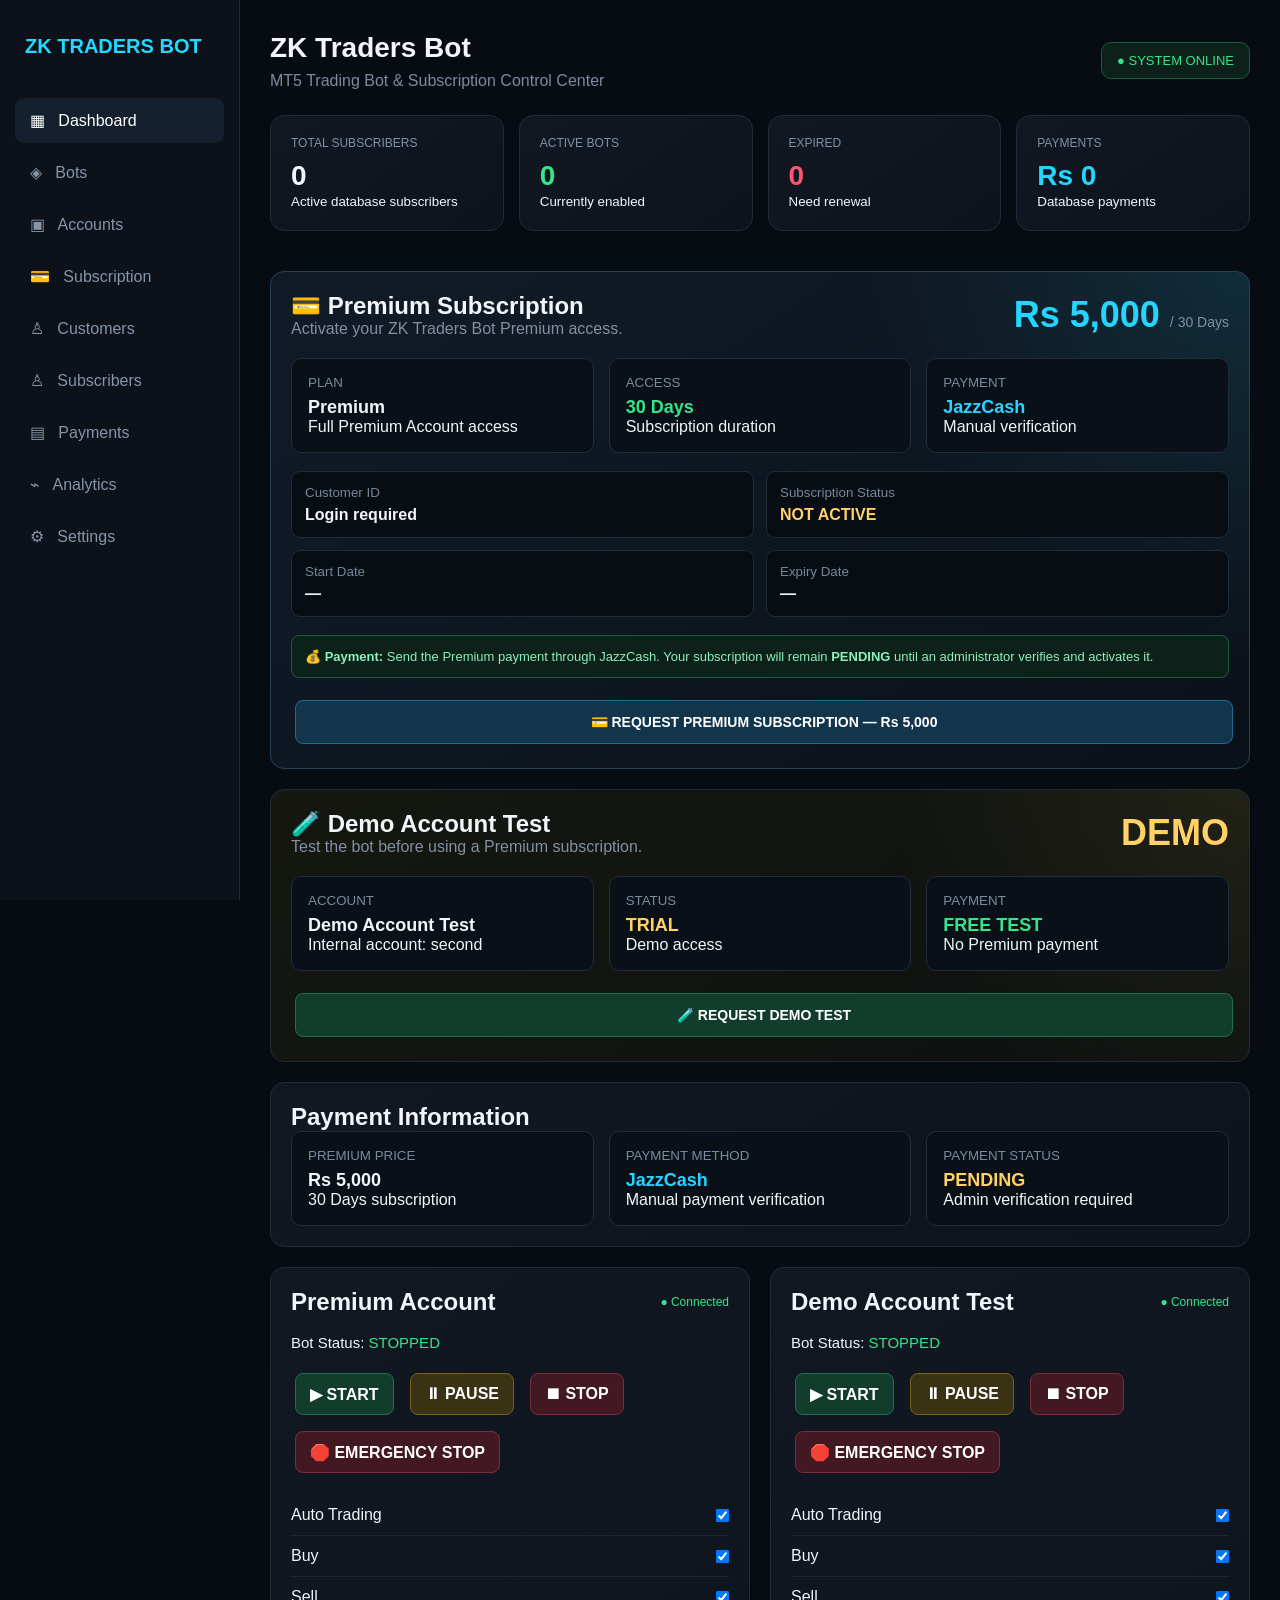
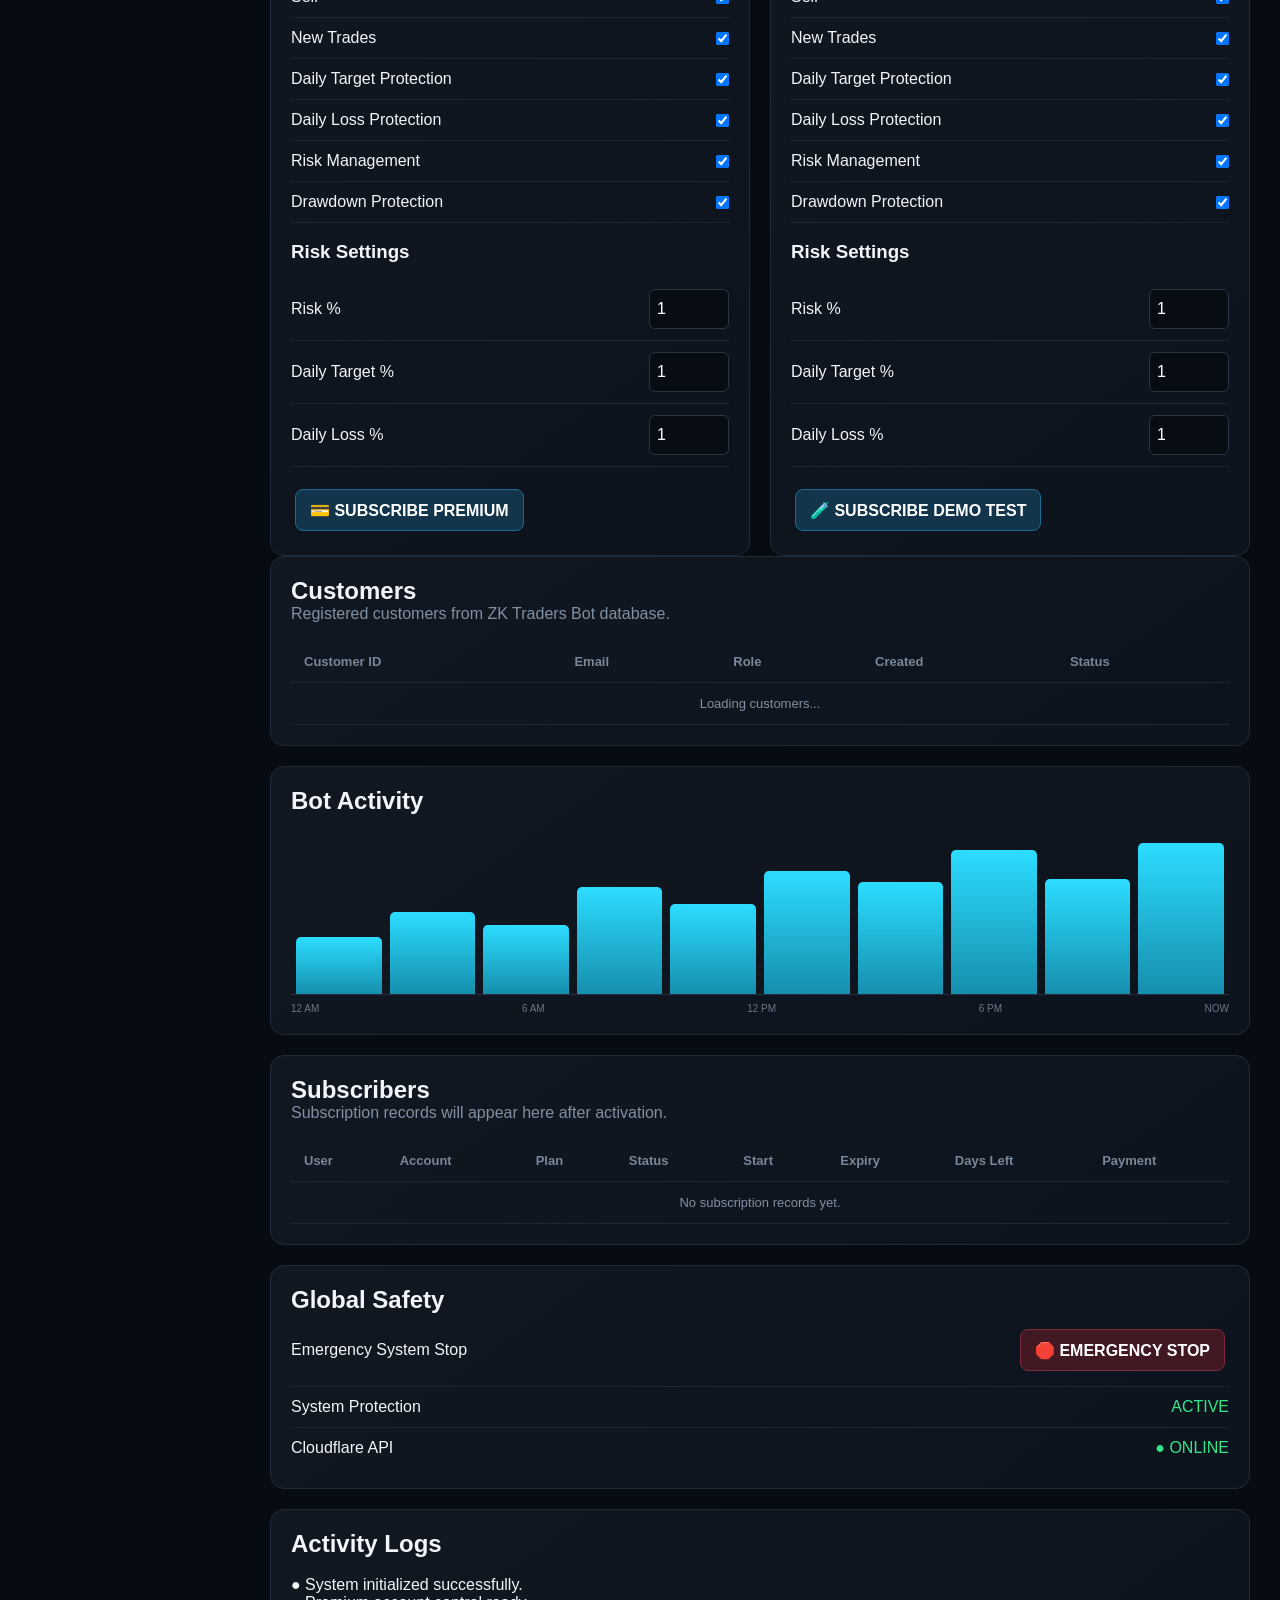
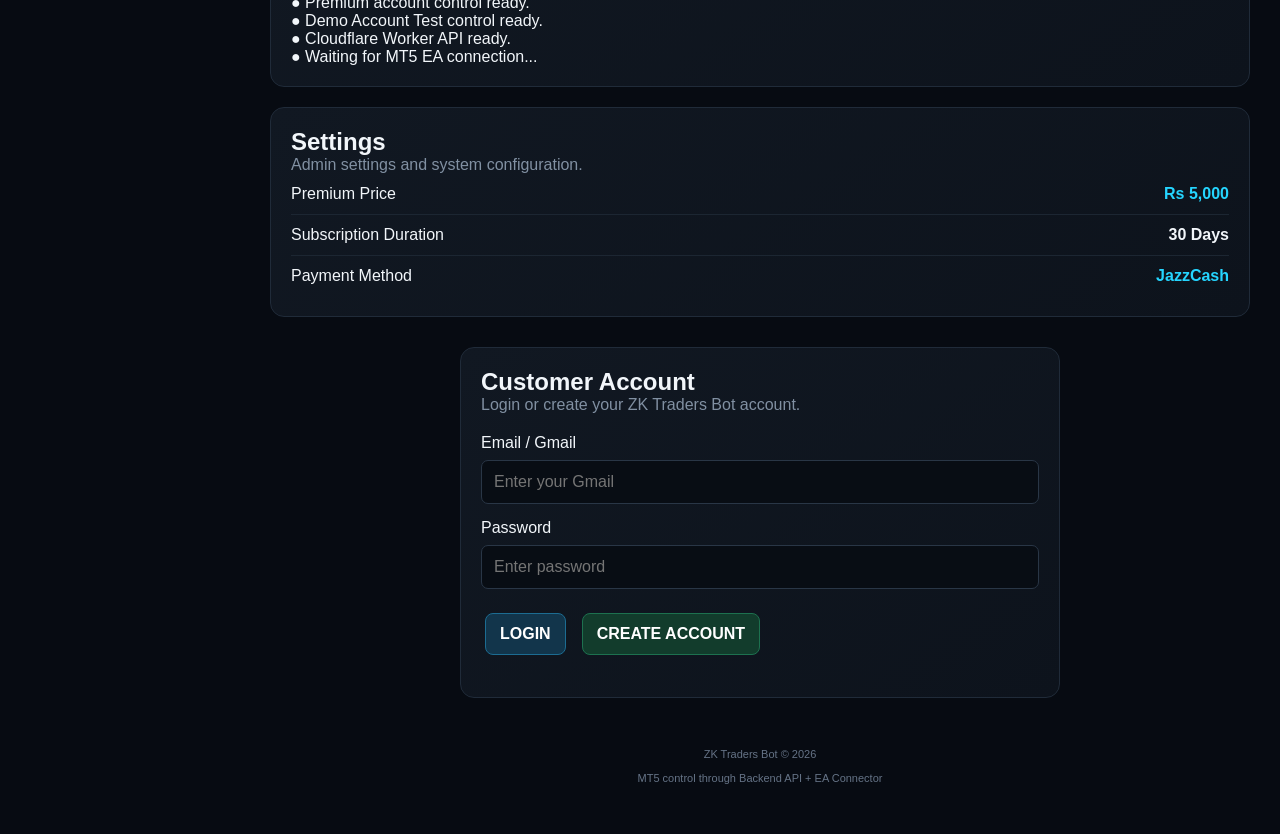
==== commit 7ea73894: "Update index.html" ====
--- a/index.html
+++ b/index.html
@@ -3,7 +3,7 @@
 
 <head>
     <meta charset="UTF-8">
-    <meta name="viewport" content="width=device-width, initial-scale=1.0">
+   <meta name="viewport" content="width=device-width, initial-scale=1.0">
 
     <title>ZK Traders Bot</title>
 
--- a/style.css
+++ b/style.css
@@ -1,181 +1,597 @@
 * {
-    box-sizing: border-box;
-    margin: 0;
-    padding: 0;
+  box-sizing: border-box;
+  margin: 0;
+  padding: 0;
+  }
+
+html {
+width: 100%;
+min-height: 100%;
+overflow-x: hidden;
 }
 
 body {
-    font-family: Arial, sans-serif;
-    background: #0b1120;
-    color: #ffffff;
-}
+width: 100%;
+min-height: 100vh;
+font-family: Arial, sans-serif;
+background: #0b1120;
+color: #ffffff;
+overflow-x: hidden;
+}
+
+button,
+input {
+font: inherit;
+}
+
+/* =========================
+MAIN APP
+========================= */
 
 .app {
-    display: flex;
-    min-height: 100vh;
-}
+display: flex;
+width: 100%;
+min-height: 100vh;
+}
+
+/* =========================
+SIDEBAR
+========================= */
 
 .sidebar {
-    width: 240px;
-    background: #111827;
-    border-right: 1px solid #263244;
-    padding: 25px 16px;
+width: 240px;
+min-width: 240px;
+min-height: 100vh;
+background: #111827;
+border-right: 1px solid #263244;
+padding: 25px 16px;
+flex-shrink: 0;
 }
 
 .logo {
-    font-size: 20px;
-    font-weight: bold;
-    margin-bottom: 35px;
-    color: #38bdf8;
+font-size: 20px;
+font-weight: bold;
+margin-bottom: 35px;
+color: #38bdf8;
+white-space: nowrap;
 }
 
 .nav-item {
-    display: block;
-    padding: 13px;
-    margin: 6px 0;
-    border-radius: 8px;
-    color: #94a3b8;
-    text-decoration: none;
+display: block;
+width: 100%;
+padding: 13px;
+margin: 6px 0;
+border-radius: 8px;
+color: #94a3b8;
+text-decoration: none;
+transition: 0.2s ease;
 }
 
 .nav-item:hover,
 .nav-item.active {
-    background: #1e293b;
-    color: #ffffff;
-}
-
-.main {
-    flex: 1;
-    padding: 30px;
-}
+background: #1e293b;
+color: #ffffff;
+}
+
+/* =========================
+MAIN CONTENT
+========================= */
+
+.main {
+flex: 1;
+min-width: 0;
+width: calc(100% - 240px);
+padding: 30px;
+overflow-x: hidden;
+}
+
+/* =========================
+HEADER
+========================= */
 
 .header {
-    display: flex;
-    justify-content: space-between;
-    align-items: center;
-    margin-bottom: 25px;
+display: flex;
+justify-content: space-between;
+align-items: center;
+gap: 20px;
+margin-bottom: 25px;
+}
+
+.header h1 {
+line-height: 1.25;
 }
 
 .header p {
-    color: #94a3b8;
-    margin-top: 6px;
+color: #94a3b8;
+margin-top: 6px;
 }
 
 .status-online {
-    color: #4ade80;
-}
+color: #4ade80;
+white-space: nowrap;
+}
+
+/* =========================
+DASHBOARD CARDS
+========================= */
 
 .cards {
-    display: grid;
-    grid-template-columns: repeat(3, 1fr);
-    gap: 18px;
+display: grid;
+grid-template-columns: repeat(3, minmax(0, 1fr));
+gap: 18px;
 }
 
 .card {
-    background: #111827;
-    border: 1px solid #263244;
-    border-radius: 14px;
+width: 100%;
+min-width: 0;
+background: #111827;
+border: 1px solid #263244;
+border-radius: 14px;
+padding: 20px;
+margin-bottom: 18px;
+}
+
+.card h3 {
+margin-bottom: 15px;
+}
+
+.big-number {
+font-size: 30px;
+font-weight: bold;
+word-break: break-word;
+}
+
+.green {
+color: #4ade80;
+}
+
+.red {
+color: #f87171;
+}
+
+.orange {
+color: #fbbf24;
+}
+
+/* =========================
+ACCOUNT CARDS
+========================= */
+
+.account-grid {
+display: grid;
+grid-template-columns: repeat(2, minmax(0, 1fr));
+gap: 18px;
+margin-top: 18px;
+}
+
+.account-grid .card {
+margin-bottom: 0;
+}
+
+.account-header {
+display: flex;
+justify-content: space-between;
+align-items: center;
+gap: 12px;
+flex-wrap: wrap;
+}
+
+.connected {
+color: #4ade80;
+font-size: 13px;
+white-space: nowrap;
+}
+
+/* =========================
+CONTROLS
+========================= */
+
+.control {
+display: flex;
+justify-content: space-between;
+align-items: center;
+gap: 15px;
+min-width: 0;
+padding: 13px 0;
+border-bottom: 1px solid #263244;
+}
+
+.control:last-child {
+border-bottom: none;
+}
+
+.control span {
+min-width: 0;
+}
+
+/* =========================
+BUTTONS
+========================= */
+
+button {
+border: none;
+border-radius: 8px;
+min-height: 42px;
+padding: 10px 15px;
+color: white;
+font-weight: bold;
+cursor: pointer;
+margin: 4px;
+transition: 0.2s ease;
+touch-action: manipulation;
+}
+
+.start {
+background: #16a34a;
+}
+
+.pause {
+background: #d97706;
+}
+
+.stop {
+background: #dc2626;
+}
+
+.blue {
+background: #2563eb;
+}
+
+button:hover {
+opacity: 0.85;
+transform: translateY(-1px);
+}
+
+button:active {
+transform: scale(0.98);
+}
+
+/* =========================
+INPUTS
+========================= */
+
+input[type="number"] {
+width: 80px;
+max-width: 100%;
+min-height: 40px;
+padding: 8px;
+border-radius: 6px;
+border: 1px solid #475569;
+background: #0f172a;
+color: white;
+}
+
+input[type="number"]:focus {
+outline: none;
+border-color: #38bdf8;
+}
+
+/* =========================
+TABLES
+========================= */
+
+table {
+width: 100%;
+border-collapse: collapse;
+}
+
+.table-container,
+.card-table,
+.customers-table {
+width: 100%;
+overflow-x: auto;
+-webkit-overflow-scrolling: touch;
+}
+
+th,
+td {
+padding: 12px;
+text-align: left;
+border-bottom: 1px solid #263244;
+white-space: nowrap;
+}
+
+/* =========================
+SUBSCRIPTION / PAYMENT
+========================= */
+
+.subscription,
+.payment,
+.pricing {
+width: 100%;
+min-width: 0;
+}
+
+.subscription button,
+.payment button,
+.pricing button {
+max-width: 100%;
+}
+
+/* =========================
+LARGE DESKTOP
+========================= */
+
+@media (min-width: 1200px) {
+.main {
+padding: 32px;
+}
+
+```
+.cards {
+    grid-template-columns: repeat(3, minmax(0, 1fr));
+}
+```
+
+}
+
+/* =========================
+TABLET / SMALL LAPTOP
+========================= */
+
+@media (max-width: 1100px) {
+.sidebar {
+width: 210px;
+min-width: 210px;
+}
+
+```
+.main {
+    width: calc(100% - 210px);
+    padding: 24px;
+}
+
+.cards {
+    grid-template-columns: repeat(2, minmax(0, 1fr));
+}
+
+.account-grid {
+    grid-template-columns: 1fr;
+}
+```
+
+}
+
+/* =========================
+TABLET
+========================= */
+
+@media (max-width: 900px) {
+.app {
+display: block;
+}
+
+```
+.sidebar {
+    width: 100%;
+    min-width: 0;
+    min-height: auto;
+    padding: 15px;
+    border-right: none;
+    border-bottom: 1px solid #263244;
+}
+
+.logo {
+    margin-bottom: 12px;
+}
+
+.nav-item {
+    display: inline-block;
+    width: auto;
+    margin: 3px;
+    padding: 10px 12px;
+}
+
+.main {
+    width: 100%;
     padding: 20px;
-    margin-bottom: 18px;
+}
+
+.cards {
+    grid-template-columns: repeat(2, minmax(0, 1fr));
+}
+
+.account-grid {
+    grid-template-columns: 1fr;
+}
+```
+
+}
+
+/* =========================
+MOBILE
+========================= */
+
+@media (max-width: 600px) {
+body {
+font-size: 14px;
+}
+
+```
+.sidebar {
+    padding: 12px;
+}
+
+.logo {
+    font-size: 18px;
+    margin-bottom: 10px;
+}
+
+.nav-item {
+    padding: 9px 11px;
+    font-size: 13px;
+}
+
+.main {
+    padding: 12px;
+}
+
+.header {
+    flex-direction: column;
+    align-items: flex-start;
+    gap: 8px;
+    margin-bottom: 16px;
+}
+
+.header h1 {
+    font-size: 24px;
+}
+
+.header p {
+    font-size: 13px;
+}
+
+.status-online {
+    font-size: 13px;
+}
+
+.cards {
+    grid-template-columns: 1fr;
+    gap: 12px;
+}
+
+.account-grid {
+    grid-template-columns: 1fr;
+    gap: 12px;
+    margin-top: 12px;
+}
+
+.card {
+    padding: 15px;
+    margin-bottom: 12px;
+    border-radius: 12px;
 }
 
 .card h3 {
-    margin-bottom: 15px;
+    font-size: 17px;
+    margin-bottom: 12px;
 }
 
 .big-number {
-    font-size: 30px;
-    font-weight: bold;
-}
-
-.green {
-    color: #4ade80;
-}
-
-.red {
-    color: #f87171;
-}
-
-.orange {
-    color: #fbbf24;
-}
-
-.account-grid {
-    display: grid;
-    grid-template-columns: repeat(2, 1fr);
-    gap: 18px;
-    margin-top: 18px;
+    font-size: 26px;
 }
 
 .account-header {
-    display: flex;
-    justify-content: space-between;
-    align-items: center;
-}
-
-.connected {
-    color: #4ade80;
+    align-items: flex-start;
+}
+
+.control {
+    align-items: flex-start;
+    flex-wrap: wrap;
+    gap: 8px;
+    padding: 12px 0;
+}
+
+.control > * {
+    max-width: 100%;
+}
+
+/* Bot buttons become easy to press on phone */
+button {
+    min-height: 46px;
+    padding: 11px 14px;
+    margin: 3px 2px;
+    font-size: 14px;
+}
+
+.start,
+.pause,
+.stop,
+.blue {
+    min-width: 100px;
+}
+
+input[type="number"] {
+    width: 90px;
+    min-height: 42px;
+    font-size: 16px;
+}
+
+table {
+    min-width: 650px;
+}
+
+th,
+td {
+    padding: 10px;
     font-size: 13px;
 }
-
-.control {
-    display: flex;
-    justify-content: space-between;
-    align-items: center;
-    padding: 13px 0;
-    border-bottom: 1px solid #263244;
+```
+
+}
+
+/* =========================
+VERY SMALL PHONES
+========================= */
+
+@media (max-width: 380px) {
+.main {
+padding: 9px;
+}
+
+```
+.sidebar {
+    padding: 9px;
+}
+
+.logo {
+    font-size: 17px;
+}
+
+.nav-item {
+    font-size: 12px;
+    padding: 8px 9px;
+}
+
+.header h1 {
+    font-size: 21px;
+}
+
+.card {
+    padding: 13px;
+}
+
+.big-number {
+    font-size: 23px;
 }
 
 button {
-    border: none;
-    border-radius: 8px;
-    padding: 10px 15px;
-    color: white;
-    font-weight: bold;
-    cursor: pointer;
-    margin: 4px;
-}
-
-.start {
-    background: #16a34a;
-}
-
-.pause {
-    background: #d97706;
-}
-
-.stop {
-    background: #dc2626;
-}
-
+    width: 100%;
+    margin: 4px 0;
+}
+
+.start,
+.pause,
+.stop,
 .blue {
-    background: #2563eb;
-}
-
-button:hover {
-    opacity: 0.85;
+    width: 100%;
 }
 
 input[type="number"] {
-    width: 80px;
-    padding: 8px;
-    border-radius: 6px;
-    border: 1px solid #475569;
-    background: #0f172a;
-    color: white;
-}
-
-@media (max-width: 900px) {
-    .sidebar {
-        display: none;
-    }
-
-    .cards,
-    .account-grid {
-        grid-template-columns: 1fr;
-    }
-
-    .main {
-        padding: 16px;
-    }
-}
+    width: 100%;
+}
+```
+
+}
+
+/* =========================
+MOBILE LANDSCAPE
+========================= */
+
+@media (max-height: 500px) and (orientation: landscape) {
+.sidebar {
+min-height: auto;
+}
+
+```
+.nav-item {
+    display: inline-block;
+    width: auto;
+}
+
+.main {
+    padding: 15px;
+}
+```
+
+}
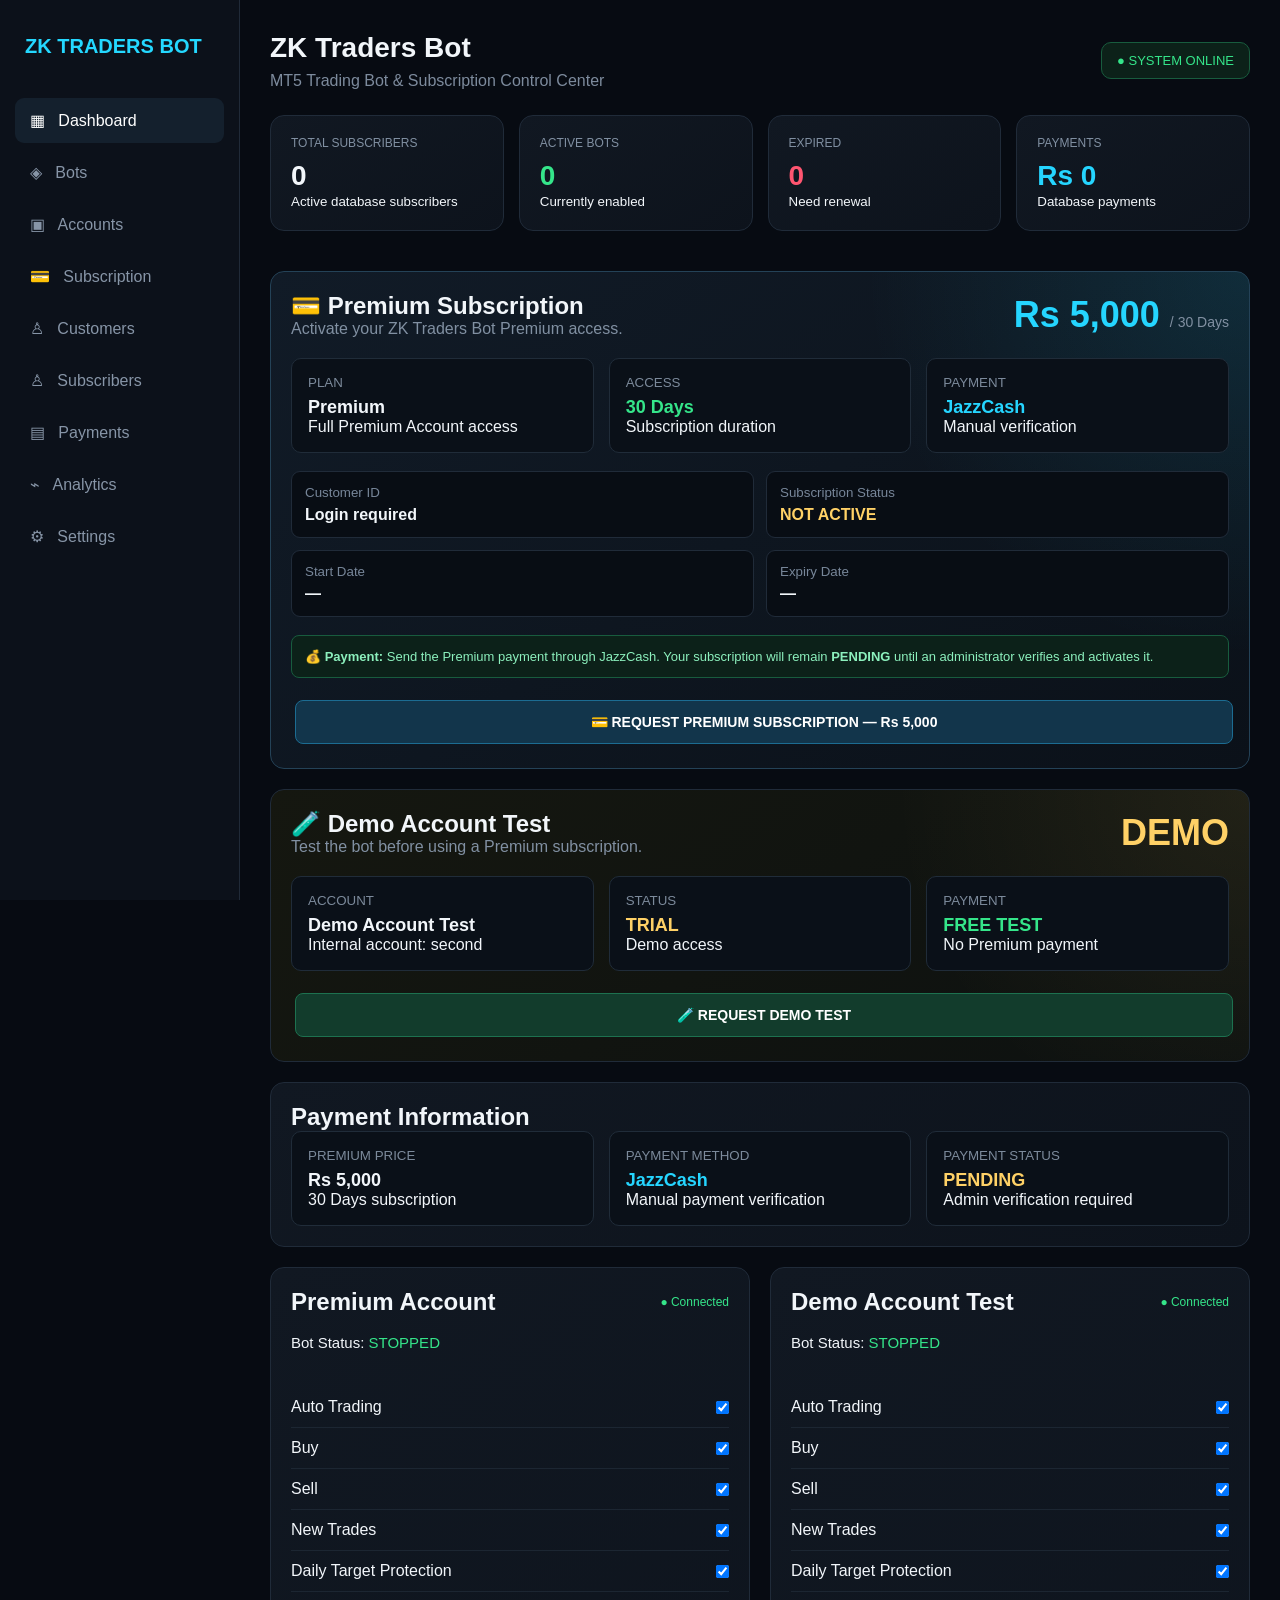
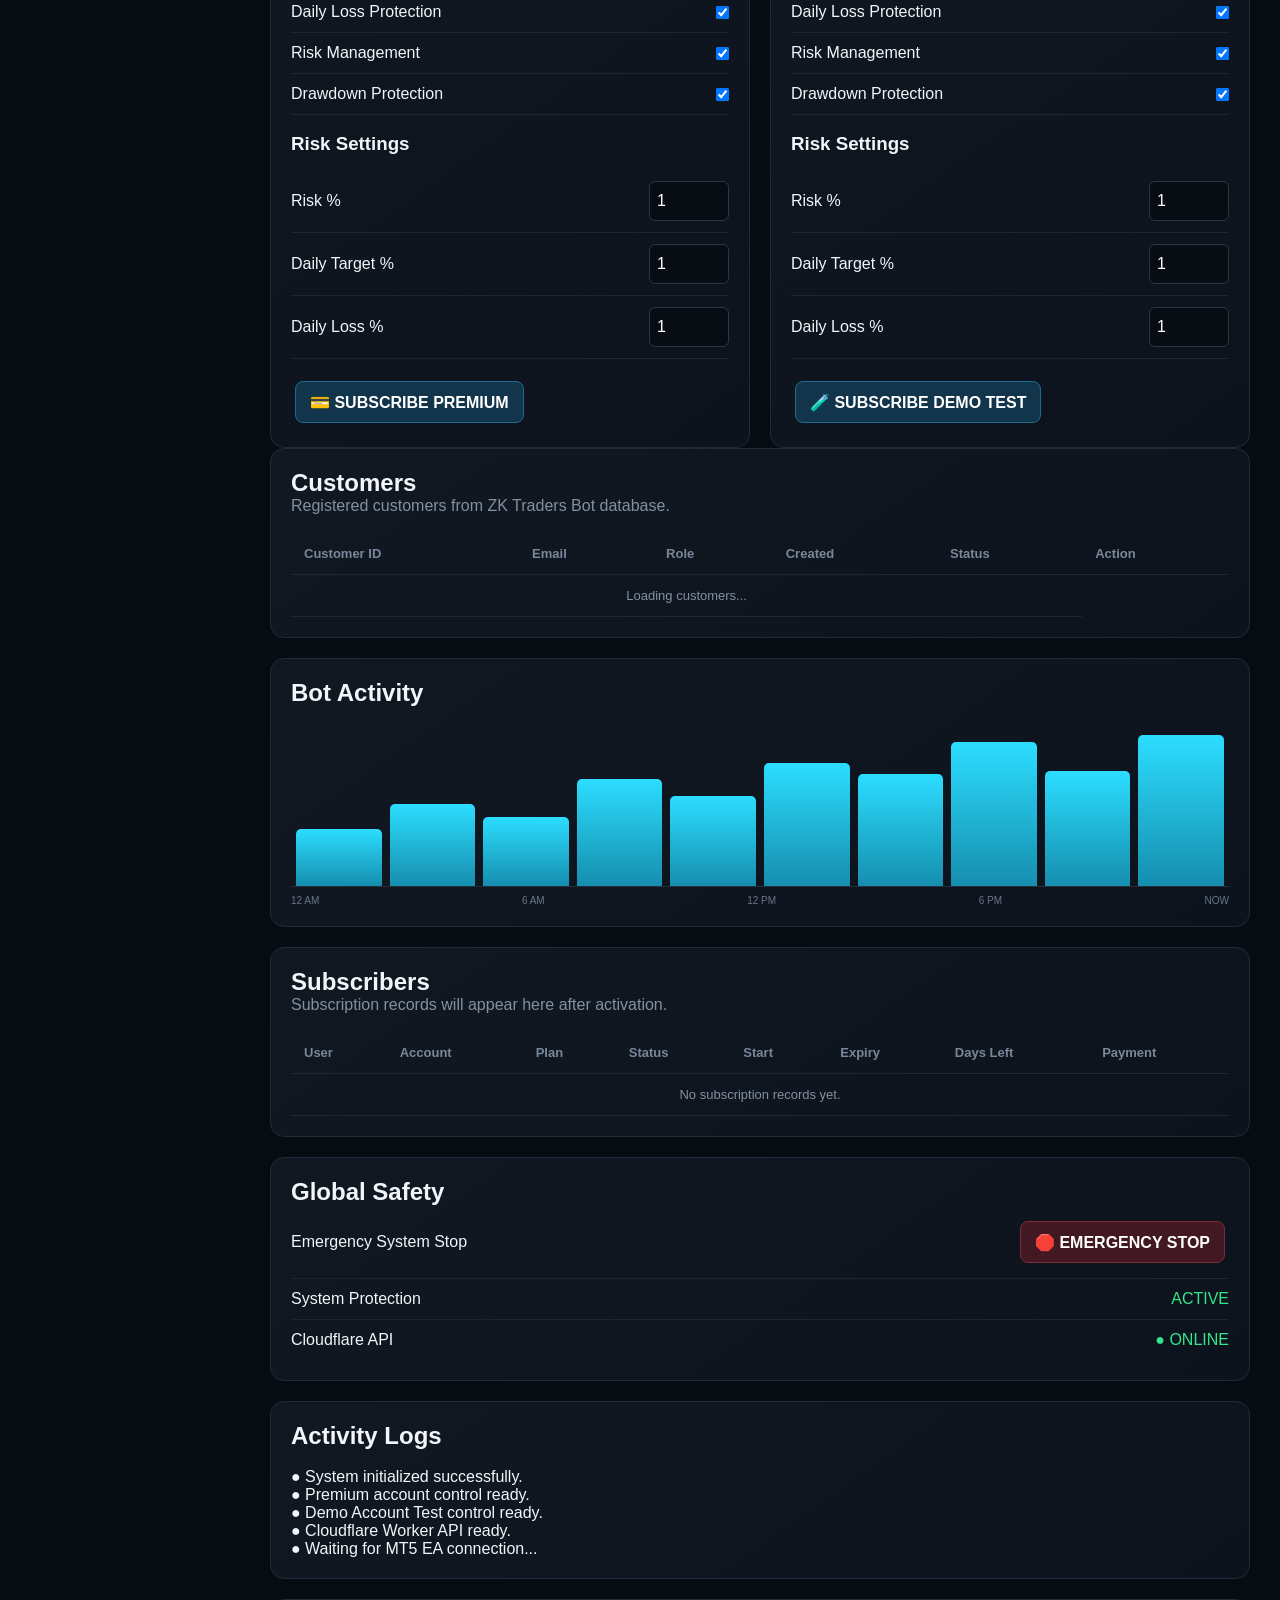
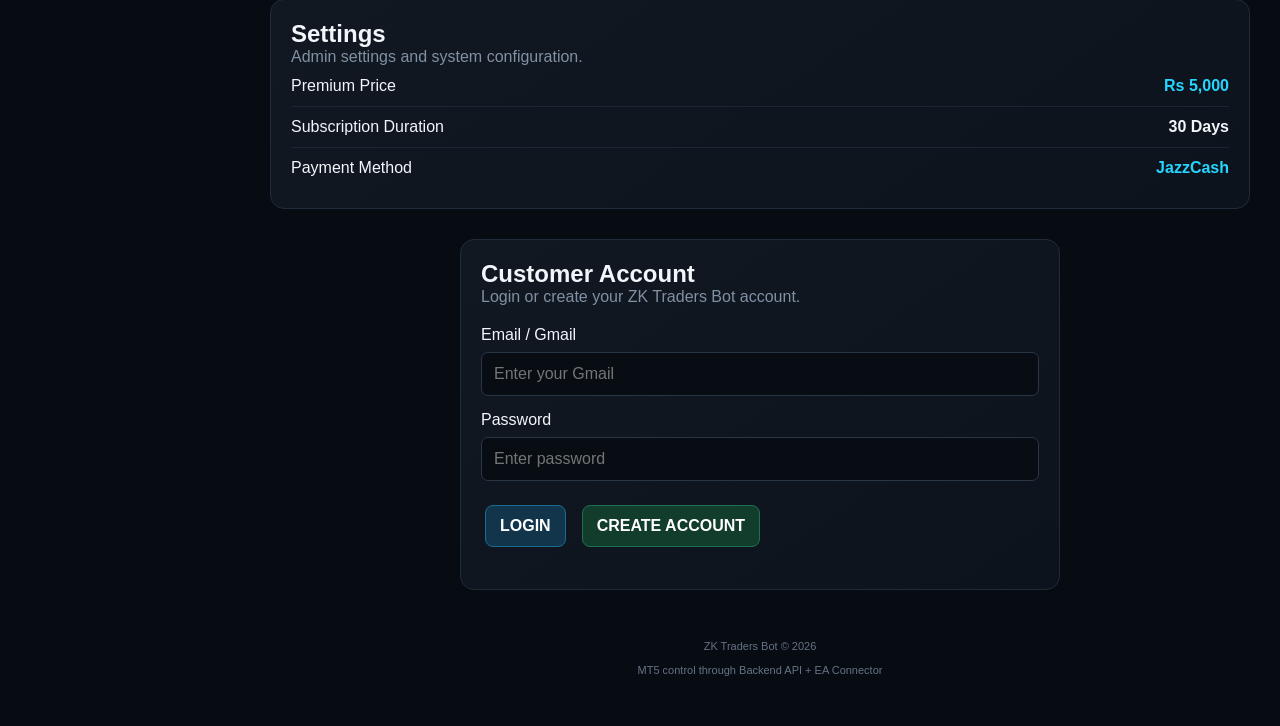
==== commit 33b585ae: "Update index.html" ====
--- a/index.html
+++ b/index.html
@@ -1410,6 +1410,7 @@
                         <th>Role</th>
                         <th>Created</th>
                         <th>Status</th>
+                        <th>Action</th>
                     </tr>
 
                     </thead>
--- a/style.css
+++ b/style.css
@@ -1,597 +1,837 @@
 * {
-  box-sizing: border-box;
-  margin: 0;
-  padding: 0;
-  }
+    box-sizing: border-box;
+    margin: 0;
+    padding: 0;
+}
 
 html {
-width: 100%;
-min-height: 100%;
-overflow-x: hidden;
+    width: 100%;
+    min-height: 100%;
+    overflow-x: hidden;
 }
 
 body {
-width: 100%;
-min-height: 100vh;
-font-family: Arial, sans-serif;
-background: #0b1120;
-color: #ffffff;
-overflow-x: hidden;
+    width: 100%;
+    min-height: 100vh;
+    font-family: Arial, sans-serif;
+    background: #0b1120;
+    color: #ffffff;
+    overflow-x: hidden;
 }
 
 button,
 input {
-font: inherit;
-}
-
-/* =========================
-MAIN APP
-========================= */
+    font: inherit;
+}
 
 .app {
-display: flex;
-width: 100%;
-min-height: 100vh;
-}
-
-/* =========================
-SIDEBAR
+    display: flex;
+    width: 100%;
+    min-height: 100vh;
+}
+
+/* =========================
+   SIDEBAR
 ========================= */
 
 .sidebar {
-width: 240px;
-min-width: 240px;
-min-height: 100vh;
-background: #111827;
-border-right: 1px solid #263244;
-padding: 25px 16px;
-flex-shrink: 0;
+    width: 240px;
+    min-width: 240px;
+    min-height: 100vh;
+    background: #111827;
+    border-right: 1px solid #263244;
+    padding: 25px 16px;
+    flex-shrink: 0;
 }
 
 .logo {
-font-size: 20px;
-font-weight: bold;
-margin-bottom: 35px;
-color: #38bdf8;
-white-space: nowrap;
+    font-size: 20px;
+    font-weight: bold;
+    margin-bottom: 35px;
+    color: #38bdf8;
+    white-space: nowrap;
 }
 
 .nav-item {
-display: block;
-width: 100%;
-padding: 13px;
-margin: 6px 0;
-border-radius: 8px;
-color: #94a3b8;
-text-decoration: none;
-transition: 0.2s ease;
+    display: block;
+    width: 100%;
+    padding: 13px;
+    margin: 6px 0;
+    border-radius: 8px;
+    color: #94a3b8;
+    text-decoration: none;
+    transition: 0.2s ease;
 }
 
 .nav-item:hover,
 .nav-item.active {
-background: #1e293b;
-color: #ffffff;
-}
-
-/* =========================
-MAIN CONTENT
+    background: #1e293b;
+    color: #ffffff;
+}
+
+/* =========================
+   MAIN
 ========================= */
 
 .main {
-flex: 1;
-min-width: 0;
-width: calc(100% - 240px);
-padding: 30px;
-overflow-x: hidden;
-}
-
-/* =========================
-HEADER
-========================= */
+    flex: 1;
+    min-width: 0;
+    width: calc(100% - 240px);
+    padding: 30px;
+    overflow-x: hidden;
+}
 
 .header {
-display: flex;
-justify-content: space-between;
-align-items: center;
-gap: 20px;
-margin-bottom: 25px;
+    display: flex;
+    justify-content: space-between;
+    align-items: center;
+    gap: 20px;
+    margin-bottom: 25px;
 }
 
 .header h1 {
-line-height: 1.25;
+    line-height: 1.25;
 }
 
 .header p {
-color: #94a3b8;
-margin-top: 6px;
+    color: #94a3b8;
+    margin-top: 6px;
 }
 
 .status-online {
-color: #4ade80;
-white-space: nowrap;
-}
-
-/* =========================
-DASHBOARD CARDS
+    color: #4ade80;
+    white-space: nowrap;
+}
+
+/* =========================
+   CARDS
 ========================= */
 
 .cards {
-display: grid;
-grid-template-columns: repeat(3, minmax(0, 1fr));
-gap: 18px;
+    display: grid;
+    grid-template-columns: repeat(3, minmax(0, 1fr));
+    gap: 18px;
 }
 
 .card {
-width: 100%;
-min-width: 0;
-background: #111827;
-border: 1px solid #263244;
-border-radius: 14px;
-padding: 20px;
-margin-bottom: 18px;
+    width: 100%;
+    min-width: 0;
+    background: #111827;
+    border: 1px solid #263244;
+    border-radius: 14px;
+    padding: 20px;
+    margin-bottom: 18px;
 }
 
 .card h3 {
-margin-bottom: 15px;
+    margin-bottom: 15px;
 }
 
 .big-number {
-font-size: 30px;
-font-weight: bold;
-word-break: break-word;
+    font-size: 30px;
+    font-weight: bold;
+    word-break: break-word;
 }
 
 .green {
-color: #4ade80;
+    color: #4ade80;
 }
 
 .red {
-color: #f87171;
+    color: #f87171;
 }
 
 .orange {
-color: #fbbf24;
-}
-
-/* =========================
-ACCOUNT CARDS
+    color: #fbbf24;
+}
+
+/* =========================
+   ACCOUNT GRID
 ========================= */
 
 .account-grid {
-display: grid;
-grid-template-columns: repeat(2, minmax(0, 1fr));
-gap: 18px;
-margin-top: 18px;
+    display: grid;
+    grid-template-columns: repeat(2, minmax(0, 1fr));
+    gap: 18px;
+    margin-top: 18px;
 }
 
 .account-grid .card {
-margin-bottom: 0;
+    margin-bottom: 0;
 }
 
 .account-header {
-display: flex;
-justify-content: space-between;
-align-items: center;
-gap: 12px;
-flex-wrap: wrap;
+    display: flex;
+    justify-content: space-between;
+    align-items: center;
+    gap: 12px;
+    flex-wrap: wrap;
 }
 
 .connected {
-color: #4ade80;
-font-size: 13px;
-white-space: nowrap;
-}
-
-/* =========================
-CONTROLS
+    color: #4ade80;
+    font-size: 13px;
+    white-space: nowrap;
+}
+
+/* =========================
+   CONTROLS
 ========================= */
 
 .control {
-display: flex;
-justify-content: space-between;
-align-items: center;
-gap: 15px;
-min-width: 0;
-padding: 13px 0;
-border-bottom: 1px solid #263244;
+    display: flex;
+    justify-content: space-between;
+    align-items: center;
+    gap: 15px;
+    min-width: 0;
+    padding: 13px 0;
+    border-bottom: 1px solid #263244;
 }
 
 .control:last-child {
-border-bottom: none;
+    border-bottom: none;
 }
 
 .control span {
-min-width: 0;
-}
-
-/* =========================
-BUTTONS
+    min-width: 0;
+}
+
+/* =========================
+   BUTTONS
 ========================= */
 
 button {
-border: none;
-border-radius: 8px;
-min-height: 42px;
-padding: 10px 15px;
-color: white;
-font-weight: bold;
-cursor: pointer;
-margin: 4px;
-transition: 0.2s ease;
-touch-action: manipulation;
+    border: none;
+    border-radius: 8px;
+    min-height: 42px;
+    padding: 10px 15px;
+    color: #ffffff;
+    font-weight: bold;
+    cursor: pointer;
+    margin: 4px;
+    transition: 0.2s ease;
+    touch-action: manipulation;
 }
 
 .start {
-background: #16a34a;
+    background: #16a34a;
 }
 
 .pause {
-background: #d97706;
+    background: #d97706;
 }
 
 .stop {
-background: #dc2626;
+    background: #dc2626;
 }
 
 .blue {
-background: #2563eb;
+    background: #2563eb;
 }
 
 button:hover {
-opacity: 0.85;
-transform: translateY(-1px);
+    opacity: 0.85;
 }
 
 button:active {
-transform: scale(0.98);
-}
-
-/* =========================
-INPUTS
+    transform: scale(0.98);
+}
+
+/* =========================
+   INPUTS
 ========================= */
 
 input[type="number"] {
-width: 80px;
-max-width: 100%;
-min-height: 40px;
-padding: 8px;
-border-radius: 6px;
-border: 1px solid #475569;
-background: #0f172a;
-color: white;
+    width: 80px;
+    max-width: 100%;
+    min-height: 40px;
+    padding: 8px;
+    border-radius: 6px;
+    border: 1px solid #475569;
+    background: #0f172a;
+    color: #ffffff;
 }
 
 input[type="number"]:focus {
-outline: none;
-border-color: #38bdf8;
-}
-
-/* =========================
-TABLES
+    outline: none;
+    border-color: #38bdf8;
+}
+
+/* =========================
+   TABLES
 ========================= */
 
 table {
-width: 100%;
-border-collapse: collapse;
+    width: 100%;
+    border-collapse: collapse;
 }
 
 .table-container,
 .card-table,
-.customers-table {
-width: 100%;
-overflow-x: auto;
--webkit-overflow-scrolling: touch;
+.customers-table,
+.table-wrapper {
+    width: 100%;
+    max-width: 100%;
+    overflow-x: auto;
+    -webkit-overflow-scrolling: touch;
 }
 
 th,
 td {
-padding: 12px;
-text-align: left;
-border-bottom: 1px solid #263244;
-white-space: nowrap;
-}
-
-/* =========================
-SUBSCRIPTION / PAYMENT
+    padding: 12px;
+    text-align: left;
+    border-bottom: 1px solid #263244;
+    white-space: nowrap;
+}
+
+/* =========================
+   SUBSCRIPTION
 ========================= */
 
 .subscription,
 .payment,
 .pricing {
-width: 100%;
-min-width: 0;
-}
-
-.subscription button,
-.payment button,
-.pricing button {
-max-width: 100%;
-}
-
-/* =========================
-LARGE DESKTOP
-========================= */
-
-@media (min-width: 1200px) {
-.main {
-padding: 32px;
-}
-
-```
-.cards {
-    grid-template-columns: repeat(3, minmax(0, 1fr));
-}
-```
-
-}
-
-/* =========================
-TABLET / SMALL LAPTOP
+    width: 100%;
+    min-width: 0;
+}
+
+.subscription-grid {
+    width: 100%;
+}
+
+.subscription-title {
+    display: flex;
+    justify-content: space-between;
+    align-items: center;
+    gap: 15px;
+}
+
+.subscription-details {
+    display: grid;
+    grid-template-columns: repeat(2, minmax(0, 1fr));
+    gap: 15px;
+}
+
+.subscription-box,
+.subscription-detail {
+    min-width: 0;
+}
+
+.subscription-price {
+    font-size: 30px;
+    font-weight: bold;
+}
+
+.subscribe-button {
+    max-width: 100%;
+}
+
+/* =========================
+   CUSTOMER LOGIN
+========================= */
+
+.customer-access,
+.customer-input {
+    max-width: 100%;
+}
+
+.customer-input {
+    width: 100%;
+}
+
+/* =========================
+   CHART
+========================= */
+
+.chart {
+    width: 100%;
+    max-width: 100%;
+    overflow: hidden;
+}
+
+/* =========================
+   TABLET
 ========================= */
 
 @media (max-width: 1100px) {
-.sidebar {
-width: 210px;
-min-width: 210px;
-}
-
-```
-.main {
-    width: calc(100% - 210px);
-    padding: 24px;
-}
-
-.cards {
-    grid-template-columns: repeat(2, minmax(0, 1fr));
-}
-
-.account-grid {
-    grid-template-columns: 1fr;
-}
-```
-
-}
-
-/* =========================
-TABLET
+
+    .sidebar {
+        width: 210px;
+        min-width: 210px;
+    }
+
+    .main {
+        width: calc(100% - 210px);
+        padding: 24px;
+    }
+
+    .cards {
+        grid-template-columns: repeat(2, minmax(0, 1fr));
+    }
+
+    .account-grid {
+        grid-template-columns: 1fr;
+    }
+}
+
+/* =========================
+   MOBILE / TABLET
+   IMPORTANT:
+   Overrides inline CSS
 ========================= */
 
 @media (max-width: 900px) {
-.app {
-display: block;
-}
-
-```
-.sidebar {
-    width: 100%;
-    min-width: 0;
-    min-height: auto;
-    padding: 15px;
-    border-right: none;
-    border-bottom: 1px solid #263244;
-}
-
-.logo {
-    margin-bottom: 12px;
-}
-
-.nav-item {
-    display: inline-block;
-    width: auto;
-    margin: 3px;
-    padding: 10px 12px;
-}
-
-.main {
-    width: 100%;
-    padding: 20px;
-}
-
-.cards {
-    grid-template-columns: repeat(2, minmax(0, 1fr));
-}
-
-.account-grid {
-    grid-template-columns: 1fr;
-}
-```
-
-}
-
-/* =========================
-MOBILE
-========================= */
-
-@media (max-width: 600px) {
-body {
-font-size: 14px;
-}
-
-```
-.sidebar {
-    padding: 12px;
-}
-
-.logo {
-    font-size: 18px;
-    margin-bottom: 10px;
-}
-
-.nav-item {
-    padding: 9px 11px;
-    font-size: 13px;
-}
-
-.main {
-    padding: 12px;
-}
-
-.header {
-    flex-direction: column;
-    align-items: flex-start;
-    gap: 8px;
-    margin-bottom: 16px;
-}
-
-.header h1 {
-    font-size: 24px;
-}
-
-.header p {
-    font-size: 13px;
-}
-
-.status-online {
-    font-size: 13px;
-}
-
-.cards {
-    grid-template-columns: 1fr;
-    gap: 12px;
-}
-
-.account-grid {
-    grid-template-columns: 1fr;
-    gap: 12px;
-    margin-top: 12px;
-}
-
-.card {
-    padding: 15px;
-    margin-bottom: 12px;
-    border-radius: 12px;
-}
-
-.card h3 {
-    font-size: 17px;
-    margin-bottom: 12px;
-}
-
-.big-number {
-    font-size: 26px;
-}
-
-.account-header {
-    align-items: flex-start;
-}
-
-.control {
-    align-items: flex-start;
-    flex-wrap: wrap;
-    gap: 8px;
-    padding: 12px 0;
-}
-
-.control > * {
-    max-width: 100%;
-}
-
-/* Bot buttons become easy to press on phone */
-button {
-    min-height: 46px;
-    padding: 11px 14px;
-    margin: 3px 2px;
-    font-size: 14px;
-}
-
-.start,
-.pause,
-.stop,
-.blue {
-    min-width: 100px;
-}
-
-input[type="number"] {
-    width: 90px;
-    min-height: 42px;
-    font-size: 16px;
-}
-
-table {
-    min-width: 650px;
-}
-
-th,
-td {
-    padding: 10px;
-    font-size: 13px;
-}
-```
-
-}
-
-/* =========================
-VERY SMALL PHONES
+
+    html,
+    body {
+        width: 100% !important;
+        max-width: 100% !important;
+        overflow-x: hidden !important;
+    }
+
+    .app {
+        display: block !important;
+        width: 100% !important;
+        min-width: 0 !important;
+    }
+
+    /* TOP MOBILE NAVIGATION */
+
+    .sidebar {
+        position: relative !important;
+        top: auto !important;
+        right: auto !important;
+        bottom: auto !important;
+        left: auto !important;
+
+        width: 100% !important;
+        min-width: 0 !important;
+        height: auto !important;
+        min-height: 0 !important;
+
+        padding: 10px !important;
+
+        border-right: none !important;
+        border-bottom: 1px solid #263244 !important;
+
+        overflow-x: auto !important;
+        overflow-y: hidden !important;
+
+        white-space: nowrap !important;
+    }
+
+    .logo {
+        display: block !important;
+        width: auto !important;
+
+        font-size: 18px !important;
+        margin: 0 0 8px 0 !important;
+        padding: 5px 3px !important;
+
+        white-space: nowrap !important;
+    }
+
+    .logo:after {
+        display: none !important;
+        content: none !important;
+    }
+
+    .nav-item {
+        display: inline-block !important;
+
+        width: auto !important;
+
+        padding: 9px 11px !important;
+        margin: 2px !important;
+
+        font-size: 12px !important;
+        text-align: left !important;
+
+        white-space: nowrap !important;
+    }
+
+    /* MAIN */
+
+    .main {
+        display: block !important;
+
+        width: 100% !important;
+        max-width: 100% !important;
+
+        margin-left: 0 !important;
+
+        padding: 14px !important;
+
+        overflow-x: hidden !important;
+    }
+
+    /* HEADER */
+
+    .header {
+        width: 100% !important;
+
+        display: flex !important;
+        flex-direction: column !important;
+
+        align-items: flex-start !important;
+
+        gap: 8px !important;
+        margin-bottom: 18px !important;
+    }
+
+    .header h1 {
+        font-size: 24px !important;
+        line-height: 1.2 !important;
+        max-width: 100% !important;
+    }
+
+    .header p {
+        font-size: 13px !important;
+        max-width: 100% !important;
+    }
+
+    .status-online {
+        white-space: normal !important;
+    }
+
+    /* STAT CARDS */
+
+    .cards {
+        width: 100% !important;
+
+        display: grid !important;
+        grid-template-columns: 1fr !important;
+
+        gap: 12px !important;
+    }
+
+    .card {
+        width: 100% !important;
+        max-width: 100% !important;
+        min-width: 0 !important;
+
+        padding: 15px !important;
+        margin-bottom: 12px !important;
+
+        border-radius: 12px !important;
+    }
+
+    .card h3 {
+        font-size: 17px !important;
+        margin-bottom: 12px !important;
+    }
+
+    .big-number {
+        font-size: 26px !important;
+    }
+
+    /* ACCOUNTS */
+
+    .account-grid {
+        width: 100% !important;
+
+        display: grid !important;
+        grid-template-columns: 1fr !important;
+
+        gap: 12px !important;
+        margin-top: 12px !important;
+    }
+
+    .account-header {
+        width: 100% !important;
+
+        display: flex !important;
+        flex-direction: column !important;
+
+        align-items: flex-start !important;
+
+        gap: 8px !important;
+    }
+
+    /* CONTROL ROW */
+
+    .control {
+        width: 100% !important;
+
+        display: flex !important;
+
+        justify-content: space-between !important;
+        align-items: center !important;
+
+        gap: 10px !important;
+
+        min-width: 0 !important;
+
+        flex-wrap: wrap !important;
+
+        padding: 12px 0 !important;
+    }
+
+    .control span {
+        flex: 1 1 auto !important;
+        min-width: 0 !important;
+        max-width: calc(100% - 95px) !important;
+
+        overflow-wrap: anywhere !important;
+    }
+
+    .control input[type="number"] {
+        width: 80px !important;
+        min-width: 80px !important;
+        flex-shrink: 0 !important;
+    }
+
+    /* BUTTON AREA */
+
+    .buttons {
+        width: 100% !important;
+
+        display: flex !important;
+        flex-wrap: wrap !important;
+
+        gap: 6px !important;
+    }
+
+    .buttons button {
+        min-height: 46px !important;
+
+        padding: 11px 13px !important;
+
+        margin: 0 !important;
+
+        flex: 1 1 auto !important;
+    }
+
+    /* Make important bot controls easy to tap */
+
+    .start,
+    .pause,
+    .stop,
+    .blue {
+        min-height: 46px !important;
+    }
+
+    /* SUBSCRIPTION */
+
+    .subscription,
+    .payment,
+    .pricing {
+        width: 100% !important;
+        max-width: 100% !important;
+        min-width: 0 !important;
+    }
+
+    .subscription-title {
+        width: 100% !important;
+
+        display: flex !important;
+        flex-direction: column !important;
+
+        align-items: flex-start !important;
+
+        gap: 10px !important;
+    }
+
+    .subscription-price {
+        font-size: 30px !important;
+    }
+
+    .subscription-details {
+        width: 100% !important;
+
+        display: grid !important;
+        grid-template-columns: 1fr !important;
+
+        gap: 10px !important;
+    }
+
+    .subscription-box,
+    .subscription-detail {
+        width: 100% !important;
+        min-width: 0 !important;
+    }
+
+    .subscribe-button {
+        width: 100% !important;
+        max-width: 100% !important;
+
+        margin: 4px 0 !important;
+    }
+
+    /* TABLES */
+
+    .table-container,
+    .card-table,
+    .customers-table,
+    .table-wrapper {
+        width: 100% !important;
+        max-width: 100% !important;
+
+        overflow-x: auto !important;
+        overflow-y: hidden !important;
+
+        -webkit-overflow-scrolling: touch !important;
+    }
+
+    table {
+        width: max-content !important;
+        min-width: 650px !important;
+    }
+
+    th,
+    td {
+        padding: 10px !important;
+        font-size: 13px !important;
+    }
+
+    /* CUSTOMER ACCESS */
+
+    .customer-access {
+        width: 100% !important;
+        max-width: 100% !important;
+
+        margin: 15px 0 !important;
+    }
+
+    .customer-input {
+        width: 100% !important;
+        max-width: 100% !important;
+    }
+
+    /* CHART */
+
+    .chart {
+        width: 100% !important;
+        max-width: 100% !important;
+
+        overflow-x: auto !important;
+        overflow-y: hidden !important;
+    }
+}
+
+/* =========================
+   SMALL PHONES
+========================= */
+
+@media (max-width: 500px) {
+
+    body {
+        font-size: 14px;
+    }
+
+    .sidebar {
+        padding: 8px !important;
+    }
+
+    .logo {
+        font-size: 17px !important;
+        margin-bottom: 6px !important;
+    }
+
+    .nav-item {
+        font-size: 11px !important;
+        padding: 8px 9px !important;
+    }
+
+    .main {
+        padding: 10px !important;
+    }
+
+    .header h1 {
+        font-size: 21px !important;
+    }
+
+    .header p {
+        font-size: 12px !important;
+    }
+
+    .card {
+        padding: 13px !important;
+    }
+
+    .big-number {
+        font-size: 23px !important;
+    }
+
+    .buttons {
+        display: grid !important;
+        grid-template-columns: 1fr 1fr !important;
+        gap: 7px !important;
+    }
+
+    .buttons button {
+        width: 100% !important;
+        min-width: 0 !important;
+        min-height: 48px !important;
+    }
+
+    .control {
+        align-items: flex-start !important;
+    }
+
+    .control input[type="number"] {
+        width: 75px !important;
+        min-width: 75px !important;
+    }
+}
+
+/* =========================
+   VERY SMALL PHONES
 ========================= */
 
 @media (max-width: 380px) {
-.main {
-padding: 9px;
-}
-
-```
-.sidebar {
-    padding: 9px;
-}
-
-.logo {
-    font-size: 17px;
-}
-
-.nav-item {
-    font-size: 12px;
-    padding: 8px 9px;
-}
-
-.header h1 {
-    font-size: 21px;
-}
-
-.card {
-    padding: 13px;
-}
-
-.big-number {
-    font-size: 23px;
-}
-
-button {
-    width: 100%;
-    margin: 4px 0;
-}
-
-.start,
-.pause,
-.stop,
-.blue {
-    width: 100%;
-}
-
-input[type="number"] {
-    width: 100%;
-}
-```
-
-}
-
-/* =========================
-MOBILE LANDSCAPE
-========================= */
-
-@media (max-height: 500px) and (orientation: landscape) {
-.sidebar {
-min-height: auto;
-}
-
-```
-.nav-item {
-    display: inline-block;
-    width: auto;
-}
-
-.main {
-    padding: 15px;
-}
-```
-
-}
+
+    .main {
+        padding: 8px !important;
+    }
+
+    .sidebar {
+        padding: 7px !important;
+    }
+
+    .nav-item {
+        font-size: 10px !important;
+        padding: 7px 8px !important;
+    }
+
+    .header h1 {
+        font-size: 20px !important;
+    }
+
+    .card {
+        padding: 12px !important;
+    }
+
+    .buttons {
+        grid-template-columns: 1fr !important;
+    }
+
+    .buttons button {
+        width: 100% !important;
+    }
+
+    .control input[type="number"] {
+        width: 72px !important;
+        min-width: 72px !important;
+    }
+}
+
+/* =========================
+   LANDSCAPE PHONE
+========================= */
+
+@media (max-height: 500px) and (orientation: landscape) and (max-width: 900px) {
+
+    .sidebar {
+        min-height: 0 !important;
+    }
+
+    .nav-item {
+        display: inline-block !important;
+        width: auto !important;
+    }
+
+    .main {
+        padding: 12px !important;
+    }
+}
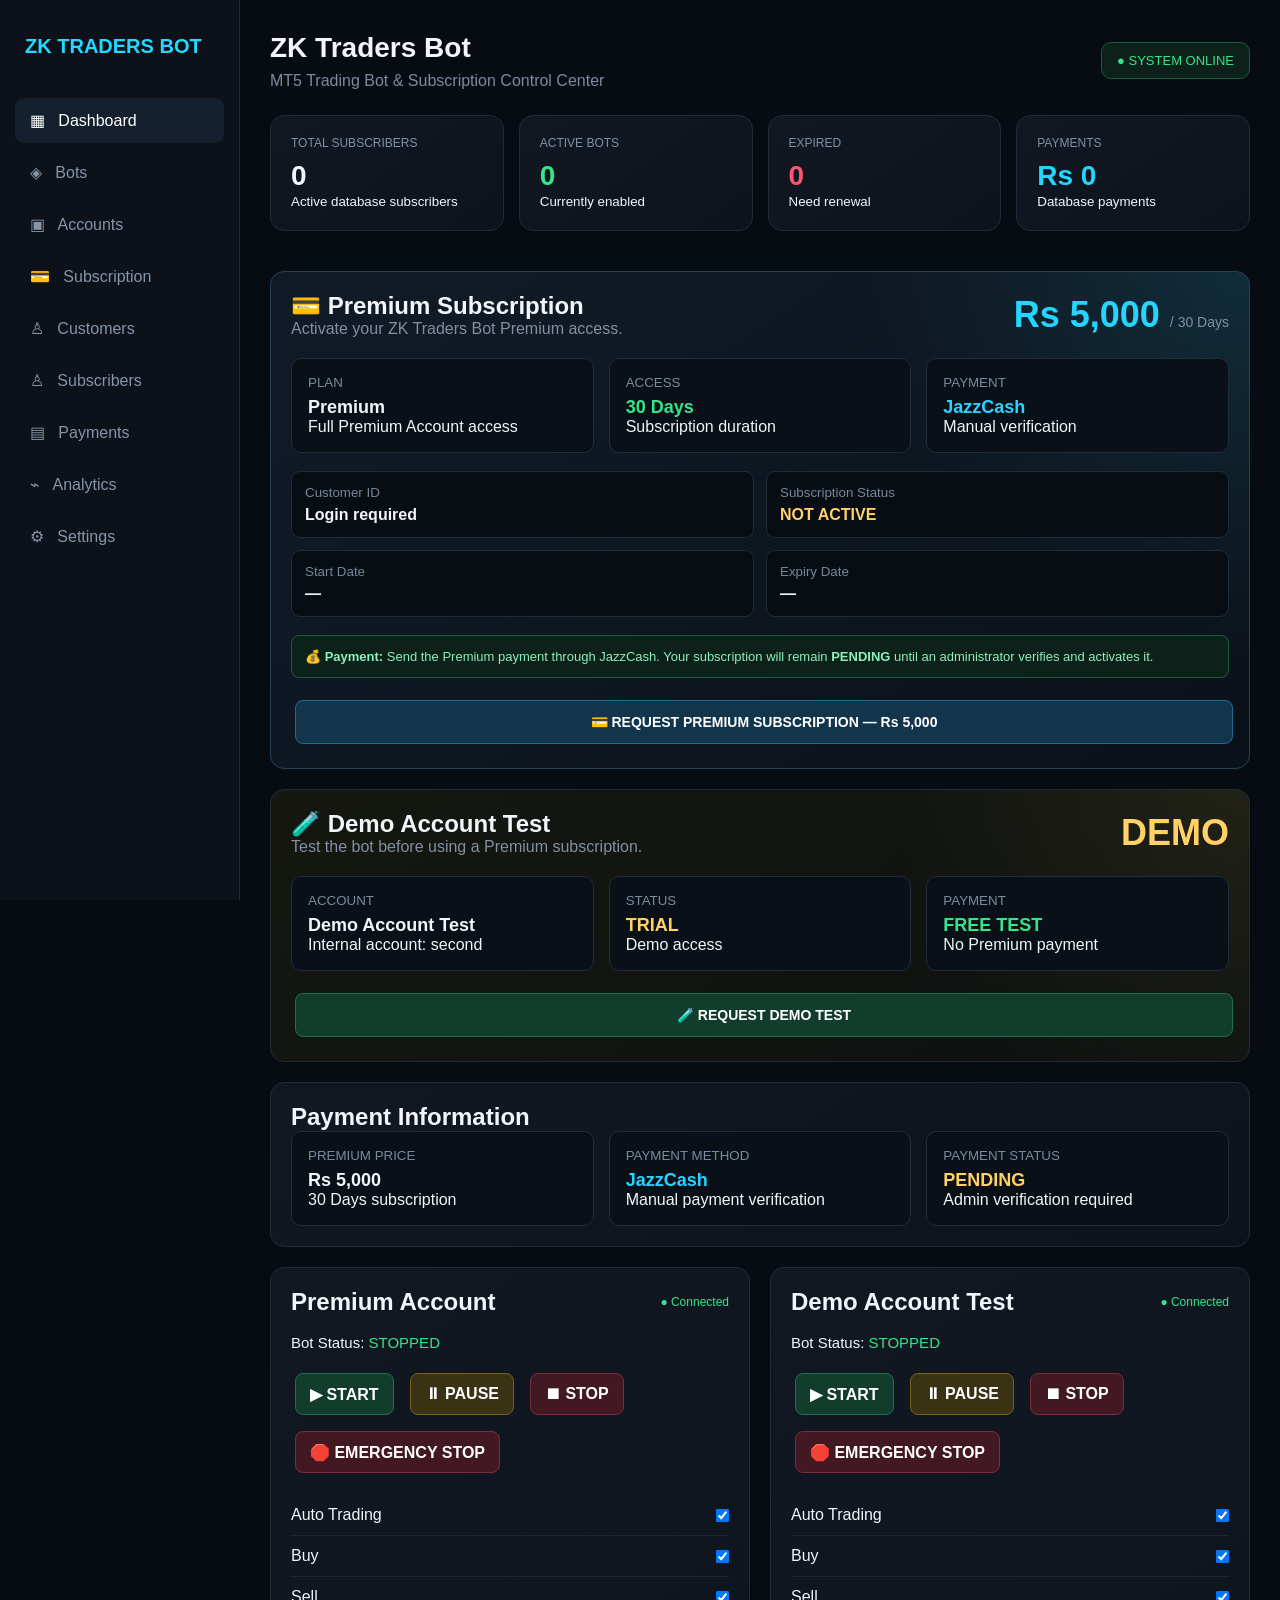
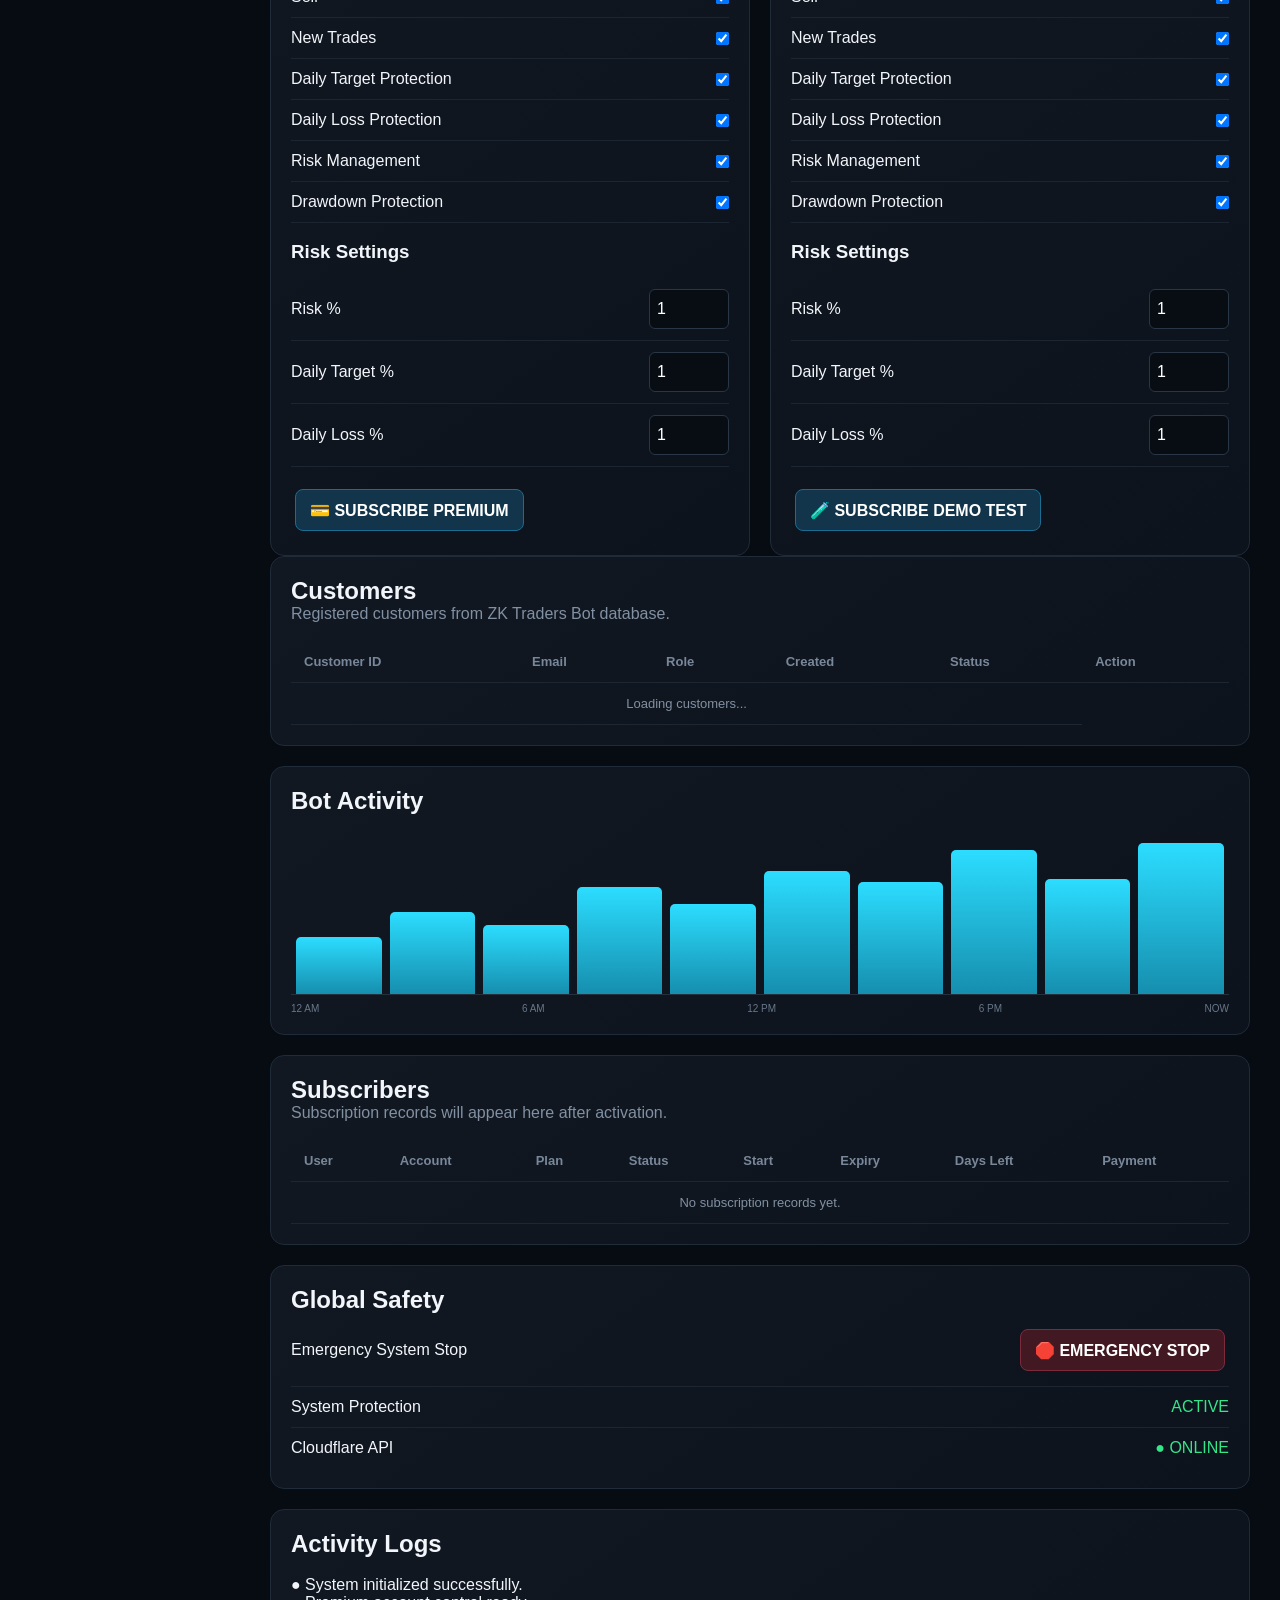
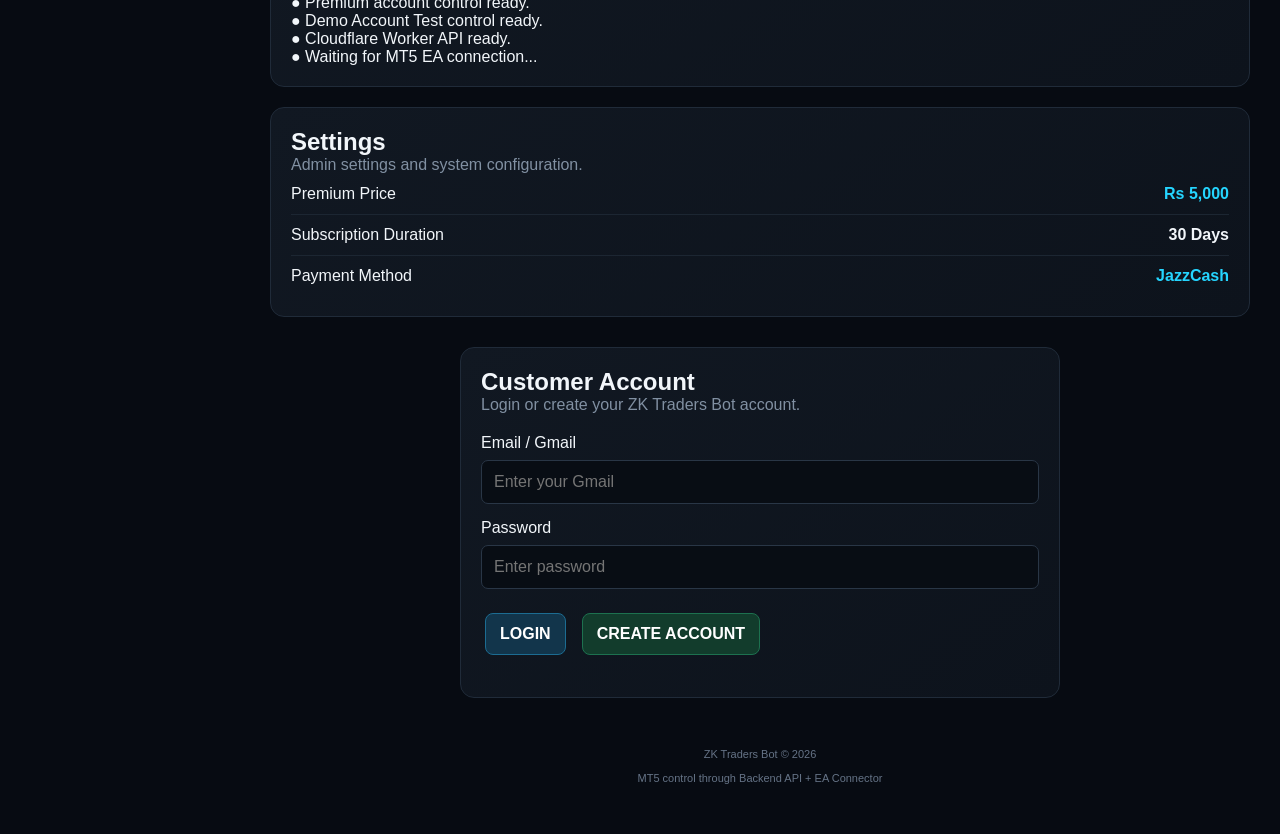
==== commit c3eba811: "Update index.html" ====
--- a/index.html
+++ b/index.html
@@ -1038,7 +1038,7 @@
                 </div>
 
 
-                <div class="buttons">
+               <div class="buttons admin-only">
 
                     <button
                         class="start"
@@ -1223,7 +1223,7 @@
                 </div>
 
 
-                <div class="buttons">
+           <div class="buttons admin-only">
 
                     <button
                         class="start"
@@ -1436,7 +1436,214 @@
             </div>
 
         </div>
-
+<!-- CUSTOMER DETAILS PANEL -->
+
+<div
+    class="card"
+    id="customer-details-panel"
+    style="display:none;">
+
+    <h2>
+        Customer Details
+    </h2>
+
+    <p class="customer-help">
+        Complete information for the selected customer.
+    </p>
+
+    <br>
+
+
+    <!-- BASIC INFORMATION -->
+
+    <h3>
+        Customer Information
+    </h3>
+
+    <br>
+
+    <div class="control">
+        <span>Customer ID</span>
+
+        <strong id="detail-customer-id">
+            -
+        </strong>
+    </div>
+
+
+    <div class="control">
+        <span>Email</span>
+
+        <strong id="detail-email">
+            -
+        </strong>
+    </div>
+
+
+    <div class="control">
+        <span>Role</span>
+
+        <strong id="detail-role">
+            -
+        </strong>
+    </div>
+
+
+    <div class="control">
+        <span>Status</span>
+
+        <strong id="detail-status">
+            -
+        </strong>
+    </div>
+
+
+    <div class="control">
+        <span>Created</span>
+
+        <strong id="detail-created">
+            -
+        </strong>
+    </div>
+
+
+    <br>
+
+
+    <!-- ACCOUNT INFORMATION -->
+
+    <h3>
+        Account Information
+    </h3>
+
+    <br>
+
+    <div class="control">
+        <span>MT5 Account</span>
+
+        <strong id="detail-account">
+            -
+        </strong>
+    </div>
+
+
+    <div class="control">
+        <span>Broker</span>
+
+        <strong id="detail-broker">
+            -
+        </strong>
+    </div>
+
+
+    <div class="control">
+        <span>Account Type</span>
+
+        <strong id="detail-account-type">
+            -
+        </strong>
+    </div>
+
+
+    <br>
+
+
+    <!-- SUBSCRIPTION INFORMATION -->
+
+    <h3>
+        Subscription Information
+    </h3>
+
+    <br>
+
+    <div class="control">
+        <span>Plan</span>
+
+        <strong id="detail-plan">
+            -
+        </strong>
+    </div>
+
+
+    <div class="control">
+        <span>Subscription Status</span>
+
+        <strong id="detail-subscription-status">
+            -
+        </strong>
+    </div>
+
+
+    <div class="control">
+        <span>Start Date</span>
+
+        <strong id="detail-start">
+            -
+        </strong>
+    </div>
+
+
+    <div class="control">
+        <span>Expiry Date</span>
+
+        <strong id="detail-expiry">
+            -
+        </strong>
+    </div>
+
+
+    <div class="control">
+        <span>Days Remaining</span>
+
+        <strong id="detail-days-left">
+            -
+        </strong>
+    </div>
+
+
+    <br>
+
+
+    <!-- PAYMENT INFORMATION -->
+
+    <h3>
+        Payment Information
+    </h3>
+
+    <br>
+
+    <div class="control">
+        <span>Payment Method</span>
+
+        <strong id="detail-payment-method">
+            JazzCash
+        </strong>
+    </div>
+
+
+    <div class="control">
+        <span>Payment Status</span>
+
+        <strong id="detail-payment-status">
+            -
+        </strong>
+    </div>
+
+
+    <br>
+
+
+    <!-- CLOSE -->
+
+    <button
+        type="button"
+        onclick="closeCustomerDetails()">
+
+        CLOSE
+
+    </button>
+
+</div>
 
         <!-- ACTIVITY CHART -->
 
